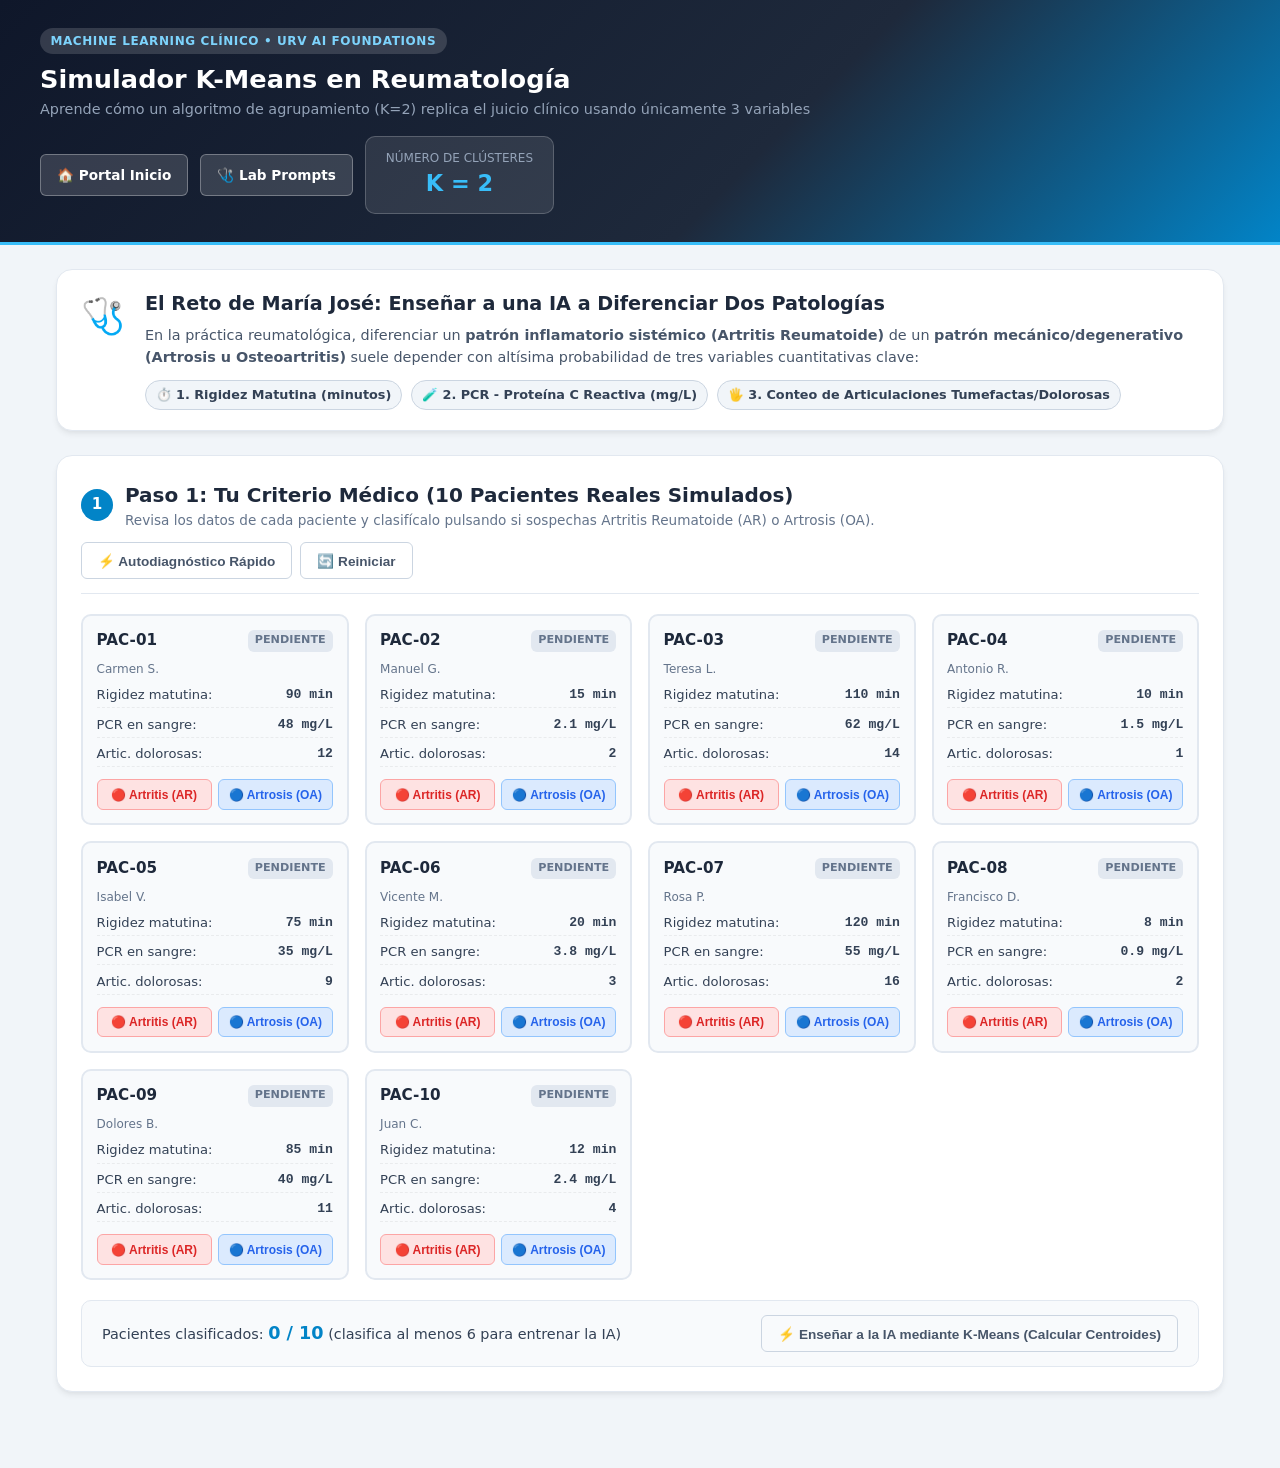
==== aplicativo_kmeans/index.html @ 6767bbdb "Clase de IA Generativa, Prompts y K-Means para Maria Jose" ====
<!DOCTYPE html>
<html lang="es">
<head>
  <meta charset="UTF-8">
  <meta name="viewport" content="width=device-width, initial-scale=1.0">
  <title>K-Means en Reumatología | Artritis vs. Artrosis</title>
  <link rel="stylesheet" href="styles.css">
</head>
<body>

  <!-- Encabezado Principal -->
  <header class="app-header">
    <div class="header-inner">
      <div>
        <div class="badge-tag">Machine Learning Clínico • URV AI Foundations</div>
        <h1>Simulador K-Means en Reumatología</h1>
        <p>Aprende cómo un algoritmo de agrupamiento (K=2) replica el juicio clínico usando únicamente 3 variables</p>
      </div>
      <div style="display: flex; gap: 0.75rem; align-items: center; flex-wrap: wrap;">
        <a href="../index.html" class="btn btn-outline" style="background:rgba(255,255,255,0.15); color:white; border-color:rgba(255,255,255,0.3); text-decoration:none;" title="Volver al Portal Principal">
          🏠 Portal Inicio
        </a>
        <a href="../aplicativo/index.html" class="btn btn-outline" style="background:rgba(255,255,255,0.15); color:white; border-color:rgba(255,255,255,0.3); text-decoration:none;" title="Ir al Laboratorio de Prompts">
          🩺 Lab Prompts
        </a>
        <div class="k-badge">
          <span>Número de Clústeres</span>
          <strong>K = 2</strong>
        </div>
      </div>
    </div>
  </header>

  <main class="main-wrapper">

    <!-- Banner Pedagógico -->
    <section class="intro-banner">
      <div class="intro-icon">🩺</div>
      <div class="intro-text">
        <h2>El Reto de María José: Enseñar a una IA a Diferenciar Dos Patologías</h2>
        <p>
          En la práctica reumatológica, diferenciar un <strong>patrón inflamatorio sistémico (Artritis Reumatoide)</strong> de un <strong>patrón mecánico/degenerativo (Artrosis u Osteoartritis)</strong> suele depender con altísima probabilidad de tres variables cuantitativas clave:
        </p>
        <div class="vars-pill-row">
          <span class="var-pill">⏱️ 1. Rigidez Matutina (minutos)</span>
          <span class="var-pill">🧪 2. PCR - Proteína C Reactiva (mg/L)</span>
          <span class="var-pill">🖐️ 3. Conteo de Articulaciones Tumefactas/Dolorosas</span>
        </div>
      </div>
    </section>

    <!-- ================================================================= -->
    <!-- PASO 1: EL JUICIO CLÍNICO DE MARÍA JOSÉ (10 PACIENTES) -->
    <!-- ================================================================= -->
    <section class="step-card" id="stepClassification">
      <div class="step-header">
        <div class="step-title-area">
          <div class="step-number">1</div>
          <div>
            <h3>Paso 1: Tu Criterio Médico (10 Pacientes Reales Simulados)</h3>
            <p class="step-subtitle">Revisa los datos de cada paciente y clasifícalo pulsando si sospechas Artritis Reumatoide (AR) o Artrosis (OA).</p>
          </div>
        </div>

        <div class="step-controls">
          <button class="btn btn-outline" onclick="autoDiagnoseAll()" title="Completar los 10 con criterio médico estándar">
            ⚡ Autodiagnóstico Rápido
          </button>
          <button class="btn btn-outline" onclick="resetAllDiagnoses()" title="Borrar selecciones">
            🔄 Reiniciar
          </button>
        </div>
      </div>

      <!-- Cuadrícula con los 10 Pacientes -->
      <div class="patients-grid" id="patientsGrid">
        <!-- Generado dinámicamente vía app.js -->
      </div>

      <!-- Barra Inferior de Estado -->
      <div class="classification-status-bar">
        <div class="status-counter">
          Pacientes clasificados: <strong id="classifiedCount">0 / 10</strong> (clasifica al menos 6 para entrenar la IA)
        </div>
        <button class="btn btn-primary" id="btnTrainKMeans" onclick="calculateKMeans(true)" disabled>
          ⚡ Enseñar a la IA mediante K-Means (Calcular Centroides)
        </button>
      </div>
    </section>

    <!-- ================================================================= -->
    <!-- PASO 2: CÁLCULO DE CENTROIDES Y ESPACIO VECTORIAL -->
    <!-- ================================================================= -->
    <section class="step-card" id="stepCentroids" style="display: none;">
      <div class="step-header">
        <div class="step-title-area">
          <div class="step-number">2</div>
          <div>
            <h3>Paso 2: ¿Qué Aprendió la IA? Los Centroides Matemáticos</h3>
            <p class="step-subtitle">La IA promedió tus decisiones en un espacio tridimensional para encontrar el "paciente representativo" (centroide) de cada enfermedad.</p>
          </div>
        </div>
      </div>

      <div class="kmeans-layout">
        <!-- Panel de Centroides -->
        <div class="centroids-panel">
          <div class="centroid-card ar-cluster">
            <h4>🔴 Centroide Artritis Reumatoide (μ₁)</h4>
            <div style="font-size:0.8rem; color:#b91c1c;">Clúster Inflamatorio • <span id="arCount">5 pacientes</span></div>
            <div class="centroid-metrics">
              <div>Rigidez Matutina media: <span class="val" id="arRigidez">--</span></div>
              <div>PCR media: <span class="val" id="arPcr">--</span></div>
              <div>Articulaciones media: <span class="val" id="arArt">--</span></div>
            </div>
          </div>

          <div class="centroid-card oa-cluster">
            <h4>🔵 Centroide Artrosis (μ₂)</h4>
            <div style="font-size:0.8rem; color:#1d4ed8;">Clúster Mecánico/Degenerativo • <span id="oaCount">5 pacientes</span></div>
            <div class="centroid-metrics">
              <div>Rigidez Matutina media: <span class="val" id="oaRigidez">--</span></div>
              <div>PCR media: <span class="val" id="oaPcr">--</span></div>
              <div>Articulaciones media: <span class="val" id="oaArt">--</span></div>
            </div>
          </div>

          <div style="background:#f8fafc; border:1px solid #e2e8f0; border-radius:var(--radius-sm); padding:0.75rem; font-size:0.82rem; color:#475569;">
            💡 <strong>Principio de K-Means:</strong> Cada nuevo paciente será clasificado midiendo a cuál de estos dos centros está más cerca en el espacio de 3 dimensiones normalizado.
          </div>
        </div>

        <!-- Gráfico de Dispersión Interactivo -->
        <div class="canvas-container">
          <div class="canvas-header">
            <h4>Visualizador de Dispersión (Proyección 2D del Espacio 3D)</h4>
            <div class="axis-selector">
              <button class="axis-btn active" data-axis="rigidez_pcr" onclick="setProjection('rigidez_pcr')">Rigidez vs PCR</button>
              <button class="axis-btn" data-axis="rigidez_art" onclick="setProjection('rigidez_art')">Rigidez vs Artic.</button>
              <button class="axis-btn" data-axis="pcr_art" onclick="setProjection('pcr_art')">PCR vs Artic.</button>
            </div>
          </div>

          <canvas id="scatterCanvas"></canvas>

          <div class="canvas-legend">
            <span class="legend-item"><span class="legend-dot ar"></span> Artritis (AR)</span>
            <span class="legend-item"><span class="legend-dot oa"></span> Artrosis (OA)</span>
            <span class="legend-item"><span class="legend-dot new"></span> Paciente Nuevo</span>
          </div>
        </div>
      </div>
    </section>

    <!-- ================================================================= -->
    <!-- PASO 3: ¡LA SORPRESA! PACIENTE NUEVO ALEATORIO -->
    <!-- ================================================================= -->
    <section class="step-card" id="stepSurprise" style="display: none;">
      <div class="step-header">
        <div class="step-title-area">
          <div class="step-number">3</div>
          <div>
            <h3>Paso 3: ¡La Sorpresa! Comprueba cómo la IA Replica tu Juicio</h3>
            <p class="step-subtitle">Introduce un paciente totalmente nuevo con medidas aleatorias y observa cómo la IA diagnostica al instante basándose en lo que le enseñaste.</p>
          </div>
        </div>
      </div>

      <div class="surprise-box">
        <div class="surprise-grid">
          
          <!-- Controles del Paciente Nuevo -->
          <div class="new-patient-input-box">
            <h4 style="margin-bottom:0.75rem; font-size:1rem; color:#1e293b;">Datos del Paciente Inédito:</h4>

            <div class="input-slider-group">
              <label>
                <span>Rigidez Matutina:</span>
                <span class="slider-val" id="valRigidez">80 min</span>
              </label>
              <input type="range" id="sliderRigidez" class="slider-input" min="0" max="150" value="80" step="1">
            </div>

            <div class="input-slider-group">
              <label>
                <span>PCR en Sangre:</span>
                <span class="slider-val" id="valPcr">42.0 mg/L</span>
              </label>
              <input type="range" id="sliderPcr" class="slider-input" min="0" max="80" value="42" step="0.5">
            </div>

            <div class="input-slider-group">
              <label>
                <span>Articulaciones Dolorosas:</span>
                <span class="slider-val" id="valArt">10</span>
              </label>
              <input type="range" id="sliderArt" class="slider-input" min="0" max="20" value="10" step="1">
            </div>

            <div class="new-patient-actions">
              <button class="btn btn-random" onclick="generateRandomPatient()">
                🎲 Generar Paciente Aleatorio
              </button>
              <button class="btn btn-outline" onclick="loadBorderlinePatient()">
                ⚖️ Probar Caso Límite / Dudoso
              </button>
            </div>
          </div>

          <!-- Veredicto de la IA -->
          <div class="ai-verdict-box">
            <div class="verdict-header">
              <span class="verdict-label">Diagnóstico de la IA (Vía K-Means):</span>
            </div>

            <div class="verdict-badge ar" id="aiVerdictBadge">
              🔴 Artritis Reumatoide (98.2%)
            </div>

            <div class="probability-bar-wrapper">
              <div class="prob-labels">
                <span id="probARText" style="color:var(--ar-color);">Artritis Reumatoide: 98.2%</span>
                <span id="probOAText" style="color:var(--oa-color);">Artrosis: 1.8%</span>
              </div>
              <div class="prob-bar-bg">
                <div class="prob-bar-fill-ar" id="probBarFillAR" style="width: 98.2%;"></div>
              </div>
            </div>

            <div class="distance-math-box" id="distMathText">
              <!-- Calculado dinámicamente -->
            </div>

            <div class="surprise-reveal-message">
              🎉 <strong>¡Magia del Aprendizaje Automático para María José!</strong><br>
              Observa que la IA nunca leyó un tratado de medicina: simplemente calculó la distancia en 3D entre este nuevo paciente y los dos centros geométricos que <em>TÚ creaste con tus 10 decisiones</em>. ¡El algoritmo ha replicado fielmente tu criterio clínico!
            </div>
          </div>

        </div>
      </div>

      <div style="display:flex; justify-content:space-between; align-items:center; margin-top:1.25rem;">
        <a href="../aplicativo/index.html" class="btn btn-outline">
          ⬅️ Volver al Laboratorio de Prompts Clínicos
        </a>
        <span style="font-size:0.85rem; color:#64748b;">
          Diseñado para la sesión de María José • URV AI Foundations
        </span>
      </div>
    </section>

  </main>

  <div id="toastNotification" class="toast">Notificación</div>

  <script src="app.js"></script>
</body>
</html>
---- aplicativo_kmeans/styles.css ----
/* ==========================================================================
   Simulador K-Means en Reumatología | URV AI Foundations
   Estilos CSS Clínicos, Modernos y Visuales
   ========================================================================== */

:root {
  --primary: #0284c7;
  --primary-dark: #0369a1;
  --ar-color: #dc2626;        /* Rojo Artritis Reumatoide (Inflamatorio) */
  --ar-bg: #fef2f2;
  --ar-border: #fca5a5;
  --oa-color: #2563eb;        /* Azul Artrosis (Mecánico/Degenerativo) */
  --oa-bg: #eff6ff;
  --oa-border: #93c5fd;
  --bg-page: #f1f5f9;
  --card-bg: #ffffff;
  --text-main: #0f172a;
  --text-muted: #64748b;
  --border-color: #e2e8f0;
  --radius-sm: 6px;
  --radius-md: 10px;
  --radius-lg: 16px;
  --shadow: 0 4px 6px -1px rgba(0,0,0,0.07), 0 2px 4px -2px rgba(0,0,0,0.04);
  --shadow-lg: 0 10px 15px -3px rgba(0,0,0,0.1), 0 4px 6px -4px rgba(0,0,0,0.05);
  --font-sans: system-ui, -apple-system, BlinkMacSystemFont, "Segoe UI", Roboto, Arial, sans-serif;
  --font-mono: ui-monospace, Menlo, Monaco, Consolas, monospace;
}

* {
  box-sizing: border-box;
  margin: 0;
  padding: 0;
}

body {
  font-family: var(--font-sans);
  background-color: var(--bg-page);
  color: var(--text-main);
  line-height: 1.5;
  padding-bottom: 3rem;
}

/* Header */
.app-header {
  background: linear-gradient(135deg, #0f172a 0%, #1e293b 60%, #0284c7 100%);
  color: #ffffff;
  padding: 1.75rem 1.5rem;
  border-bottom: 3px solid #38bdf8;
}

.header-inner {
  max-width: 1200px;
  margin: 0 auto;
  display: flex;
  justify-content: space-between;
  align-items: center;
  flex-wrap: wrap;
  gap: 1rem;
}

.badge-tag {
  display: inline-block;
  background: rgba(255, 255, 255, 0.15);
  color: #7dd3fc;
  font-size: 0.75rem;
  font-weight: 700;
  text-transform: uppercase;
  letter-spacing: 0.05em;
  padding: 0.25rem 0.65rem;
  border-radius: 9999px;
  margin-bottom: 0.4rem;
}

.app-header h1 {
  font-size: 1.6rem;
  font-weight: 800;
}

.app-header p {
  color: #94a3b8;
  font-size: 0.9rem;
}

.k-badge {
  background: rgba(255, 255, 255, 0.1);
  border: 1px solid rgba(255, 255, 255, 0.2);
  border-radius: var(--radius-md);
  padding: 0.75rem 1.25rem;
  text-align: center;
}

.k-badge span {
  display: block;
  font-size: 0.75rem;
  color: #94a3b8;
  text-transform: uppercase;
}

.k-badge strong {
  font-size: 1.4rem;
  color: #38bdf8;
}

/* Contenedor Principal */
.main-wrapper {
  max-width: 1200px;
  margin: 1.5rem auto;
  padding: 0 1rem;
}

/* Banner de Introducción */
.intro-banner {
  background: #ffffff;
  border-radius: var(--radius-lg);
  padding: 1.25rem 1.5rem;
  border: 1px solid var(--border-color);
  box-shadow: var(--shadow);
  margin-bottom: 1.5rem;
  display: flex;
  gap: 1.25rem;
  align-items: flex-start;
}

.intro-icon {
  font-size: 2.2rem;
  flex-shrink: 0;
}

.intro-text h2 {
  font-size: 1.2rem;
  color: #1e293b;
  margin-bottom: 0.4rem;
}

.intro-text p {
  font-size: 0.9rem;
  color: #475569;
}

.vars-pill-row {
  display: flex;
  gap: 0.6rem;
  margin-top: 0.75rem;
  flex-wrap: wrap;
}

.var-pill {
  background: #f1f5f9;
  border: 1px solid #cbd5e1;
  padding: 0.25rem 0.6rem;
  border-radius: 9999px;
  font-size: 0.8rem;
  font-weight: 600;
  color: #334155;
}

/* Secciones de Pasos */
.step-card {
  background: var(--card-bg);
  border-radius: var(--radius-lg);
  border: 1px solid var(--border-color);
  box-shadow: var(--shadow);
  padding: 1.5rem;
  margin-bottom: 1.75rem;
}

.step-header {
  display: flex;
  justify-content: space-between;
  align-items: center;
  flex-wrap: wrap;
  gap: 0.75rem;
  margin-bottom: 1.25rem;
  border-bottom: 1px solid var(--border-color);
  padding-bottom: 0.85rem;
}

.step-title-area {
  display: flex;
  align-items: center;
  gap: 0.75rem;
}

.step-number {
  background: var(--primary);
  color: white;
  width: 32px;
  height: 32px;
  border-radius: 50%;
  display: flex;
  align-items: center;
  justify-content: center;
  font-weight: 800;
  font-size: 0.95rem;
  flex-shrink: 0;
}

.step-title-area h3 {
  font-size: 1.25rem;
  color: #1e293b;
}

.step-subtitle {
  font-size: 0.85rem;
  color: var(--text-muted);
}

/* Controles de Acción en Encabezado */
.step-controls {
  display: flex;
  gap: 0.5rem;
  align-items: center;
}

/* Grilla de 10 Pacientes */
.patients-grid {
  display: grid;
  grid-template-columns: repeat(auto-fill, minmax(220px, 1fr));
  gap: 1rem;
  margin-bottom: 1.25rem;
}

.patient-card {
  background: #f8fafc;
  border: 2px solid #e2e8f0;
  border-radius: var(--radius-md);
  padding: 0.85rem;
  transition: all 0.2s ease;
  display: flex;
  flex-direction: column;
  justify-content: space-between;
}

.patient-card:hover {
  transform: translateY(-2px);
  box-shadow: var(--shadow);
}

.patient-card.classified-ar {
  border-color: var(--ar-border);
  background: var(--ar-bg);
}

.patient-card.classified-oa {
  border-color: var(--oa-border);
  background: var(--oa-bg);
}

.p-top {
  display: flex;
  justify-content: space-between;
  align-items: center;
  margin-bottom: 0.5rem;
}

.p-id {
  font-weight: 800;
  font-size: 0.95rem;
  color: #1e293b;
}

.p-badge {
  font-size: 0.7rem;
  font-weight: 700;
  padding: 0.15rem 0.45rem;
  border-radius: var(--radius-sm);
  text-transform: uppercase;
}

.badge-unassigned {
  background: #e2e8f0;
  color: #64748b;
}

.badge-ar {
  background: #fee2e2;
  color: var(--ar-color);
}

.badge-oa {
  background: #dbeafe;
  color: var(--oa-color);
}

.p-metrics {
  font-size: 0.82rem;
  color: #334155;
  margin-bottom: 0.75rem;
  display: flex;
  flex-direction: column;
  gap: 0.25rem;
}

.metric-row {
  display: flex;
  justify-content: space-between;
  padding: 0.15rem 0;
  border-bottom: 1px dashed rgba(0,0,0,0.06);
}

.metric-val {
  font-family: var(--font-mono);
  font-weight: 700;
}

.p-buttons {
  display: grid;
  grid-template-columns: 1fr 1fr;
  gap: 0.4rem;
}

.btn-diagnose {
  padding: 0.45rem 0.25rem;
  border: 1px solid transparent;
  border-radius: var(--radius-sm);
  font-size: 0.75rem;
  font-weight: 700;
  cursor: pointer;
  transition: all 0.15s;
  text-align: center;
}

.btn-diagnose.ar-btn {
  background: #fee2e2;
  color: var(--ar-color);
  border-color: #fca5a5;
}

.btn-diagnose.ar-btn:hover, .btn-diagnose.ar-btn.active {
  background: var(--ar-color);
  color: white;
  border-color: var(--ar-color);
}

.btn-diagnose.oa-btn {
  background: #dbeafe;
  color: var(--oa-color);
  border-color: #93c5fd;
}

.btn-diagnose.oa-btn:hover, .btn-diagnose.oa-btn.active {
  background: var(--oa-color);
  color: white;
  border-color: var(--oa-color);
}

/* Barra de Estado de Clasificación */
.classification-status-bar {
  background: #f8fafc;
  border: 1px solid var(--border-color);
  border-radius: var(--radius-md);
  padding: 0.85rem 1.25rem;
  display: flex;
  justify-content: space-between;
  align-items: center;
  flex-wrap: wrap;
  gap: 1rem;
}

.status-counter {
  font-size: 0.9rem;
  color: #334155;
}

.status-counter strong {
  color: var(--primary);
  font-size: 1.1rem;
}

/* Paso 2: Centroides y Gráfico */
.kmeans-layout {
  display: grid;
  grid-template-columns: 1fr 1.3fr;
  gap: 1.5rem;
}

@media (max-width: 900px) {
  .kmeans-layout {
    grid-template-columns: 1fr;
  }
}

.centroids-panel {
  display: flex;
  flex-direction: column;
  gap: 1rem;
}

.centroid-card {
  border-radius: var(--radius-md);
  padding: 1rem;
  border: 1px solid;
}

.centroid-card.ar-cluster {
  background: var(--ar-bg);
  border-color: var(--ar-border);
}

.centroid-card.oa-cluster {
  background: var(--oa-bg);
  border-color: var(--oa-border);
}

.centroid-card h4 {
  font-size: 1rem;
  margin-bottom: 0.4rem;
  display: flex;
  align-items: center;
  gap: 0.4rem;
}

.centroid-metrics {
  font-size: 0.85rem;
  display: flex;
  flex-direction: column;
  gap: 0.35rem;
  margin-top: 0.5rem;
}

.centroid-metrics .val {
  font-family: var(--font-mono);
  font-weight: 700;
  float: right;
}

.canvas-container {
  background: #0f172a;
  border-radius: var(--radius-md);
  padding: 1rem;
  display: flex;
  flex-direction: column;
  align-items: center;
  color: white;
}

.canvas-header {
  width: 100%;
  display: flex;
  justify-content: space-between;
  align-items: center;
  margin-bottom: 0.75rem;
  flex-wrap: wrap;
  gap: 0.5rem;
}

.canvas-header h4 {
  font-size: 0.9rem;
  color: #94a3b8;
}

.axis-selector {
  display: flex;
  gap: 0.3rem;
}

.axis-btn {
  background: rgba(255, 255, 255, 0.1);
  border: 1px solid rgba(255, 255, 255, 0.2);
  color: #e2e8f0;
  font-size: 0.75rem;
  padding: 0.25rem 0.55rem;
  border-radius: var(--radius-sm);
  cursor: pointer;
}

.axis-btn.active {
  background: var(--primary);
  border-color: var(--primary);
  color: white;
}

#scatterCanvas {
  background: #1e293b;
  border-radius: var(--radius-sm);
  box-shadow: inset 0 2px 4px rgba(0,0,0,0.3);
  max-width: 100%;
}

.canvas-legend {
  display: flex;
  gap: 1.25rem;
  font-size: 0.8rem;
  margin-top: 0.75rem;
}

.legend-item {
  display: flex;
  align-items: center;
  gap: 0.4rem;
}

.legend-dot {
  width: 12px;
  height: 12px;
  border-radius: 50%;
  display: inline-block;
}

.legend-dot.ar { background: var(--ar-color); }
.legend-dot.oa { background: var(--oa-color); }
.legend-dot.new { background: #eab308; box-shadow: 0 0 6px #eab308; }

/* Paso 3: Paciente Nuevo y La Sorpresa */
.surprise-box {
  background: linear-gradient(135deg, #fefce8 0%, #ffffff 100%);
  border: 2px dashed #f59e0b;
  border-radius: var(--radius-lg);
  padding: 1.5rem;
  margin-bottom: 1rem;
}

.surprise-grid {
  display: grid;
  grid-template-columns: 1.1fr 1.3fr;
  gap: 1.5rem;
  align-items: center;
}

@media (max-width: 850px) {
  .surprise-grid {
    grid-template-columns: 1fr;
  }
}

.new-patient-input-box {
  background: #ffffff;
  border: 1px solid #e2e8f0;
  border-radius: var(--radius-md);
  padding: 1.25rem;
  box-shadow: var(--shadow);
}

.input-slider-group {
  margin-bottom: 1rem;
}

.input-slider-group label {
  display: flex;
  justify-content: space-between;
  font-size: 0.85rem;
  font-weight: 600;
  color: #334155;
  margin-bottom: 0.25rem;
}

.slider-val {
  font-family: var(--font-mono);
  color: var(--primary-dark);
  font-weight: 700;
}

.slider-input {
  width: 100%;
  accent-color: var(--primary);
  cursor: pointer;
}

.new-patient-actions {
  display: flex;
  gap: 0.5rem;
  margin-top: 1rem;
}

/* Tarjeta del Resultado de la IA */
.ai-verdict-box {
  background: #ffffff;
  border-radius: var(--radius-md);
  padding: 1.25rem;
  border: 1px solid #e2e8f0;
  box-shadow: var(--shadow);
  display: flex;
  flex-direction: column;
  gap: 0.75rem;
}

.verdict-header {
  display: flex;
  justify-content: space-between;
  align-items: center;
}

.verdict-label {
  font-size: 0.75rem;
  font-weight: 700;
  color: #64748b;
  text-transform: uppercase;
}

.verdict-badge {
  font-size: 1.1rem;
  font-weight: 800;
  padding: 0.4rem 0.85rem;
  border-radius: var(--radius-sm);
  display: inline-block;
  text-align: center;
}

.verdict-badge.ar {
  background: var(--ar-bg);
  color: var(--ar-color);
  border: 1px solid var(--ar-border);
}

.verdict-badge.oa {
  background: var(--oa-bg);
  color: var(--oa-color);
  border: 1px solid var(--oa-border);
}

.probability-bar-wrapper {
  margin: 0.5rem 0;
}

.prob-labels {
  display: flex;
  justify-content: space-between;
  font-size: 0.8rem;
  font-weight: 600;
  margin-bottom: 0.25rem;
}

.prob-bar-bg {
  height: 12px;
  background: var(--oa-color);
  border-radius: 9999px;
  overflow: hidden;
}

.prob-bar-fill-ar {
  height: 100%;
  background: var(--ar-color);
  width: 50%;
  transition: width 0.4s ease;
}

.distance-math-box {
  background: #f8fafc;
  border: 1px solid #e2e8f0;
  border-radius: var(--radius-sm);
  padding: 0.65rem;
  font-size: 0.8rem;
  color: #475569;
}

.surprise-reveal-message {
  background: #f0fdf4;
  border-left: 4px solid #16a34a;
  padding: 0.85rem;
  border-radius: var(--radius-sm);
  font-size: 0.86rem;
  color: #14532d;
  line-height: 1.45;
}

/* Botones Generales */
.btn {
  display: inline-flex;
  align-items: center;
  justify-content: center;
  gap: 0.4rem;
  padding: 0.6rem 1rem;
  border-radius: var(--radius-sm);
  font-weight: 600;
  font-size: 0.85rem;
  border: 1px solid transparent;
  cursor: pointer;
  transition: all 0.2s;
}

.btn-primary {
  background: var(--primary);
  color: white;
}

.btn-primary:hover {
  background: var(--primary-dark);
}

.btn-success {
  background: #16a34a;
  color: white;
}

.btn-success:hover {
  background: #15803d;
}

.btn-outline {
  background: transparent;
  border-color: #cbd5e1;
  color: #475569;
}

.btn-outline:hover {
  background: #f1f5f9;
  color: #0f172a;
}

.btn-random {
  background: #d97706;
  color: white;
}

.btn-random:hover {
  background: #b45309;
}

/* Toast */
.toast {
  position: fixed;
  bottom: 24px;
  right: 24px;
  background: #0f172a;
  color: white;
  padding: 0.75rem 1.25rem;
  border-radius: var(--radius-md);
  font-size: 0.85rem;
  box-shadow: var(--shadow-lg);
  opacity: 0;
  transform: translateY(15px);
  transition: all 0.25s ease;
  z-index: 1000;
  pointer-events: none;
}

.toast.show {
  opacity: 1;
  transform: translateY(0);
}
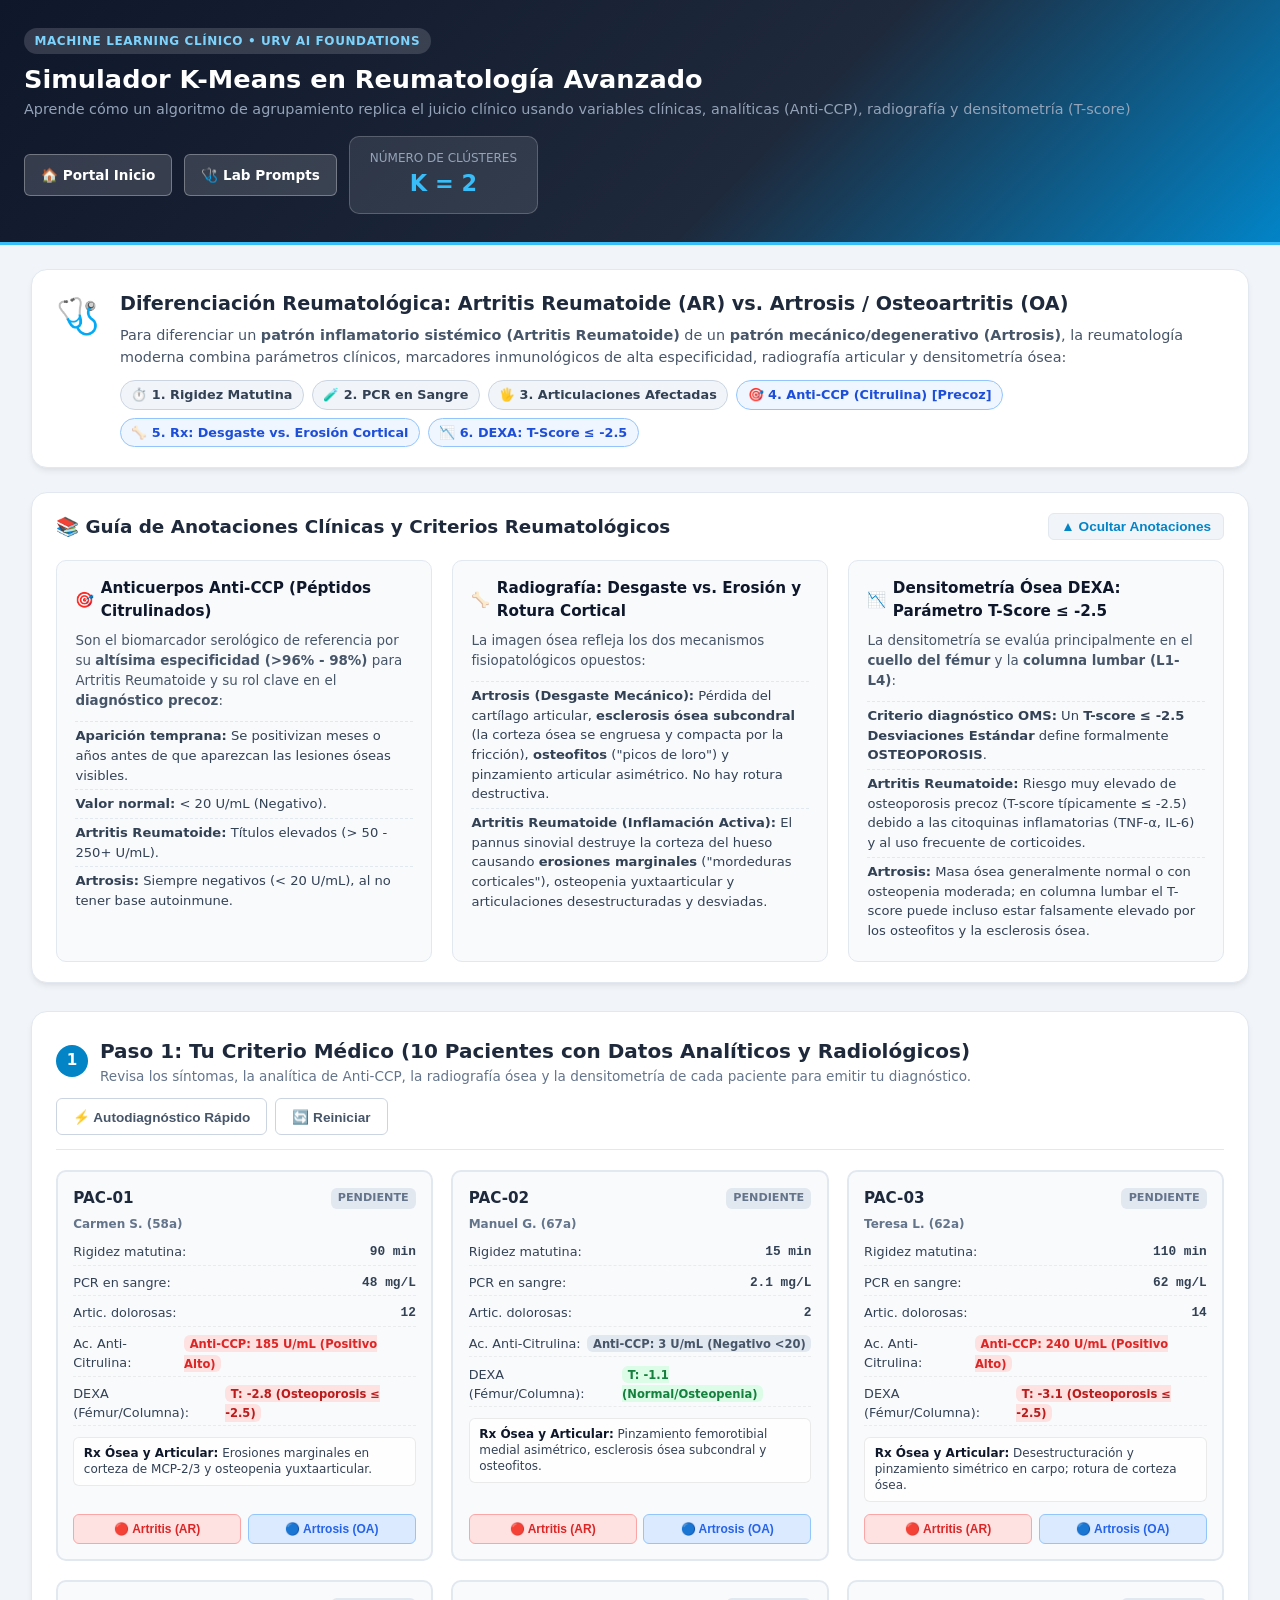
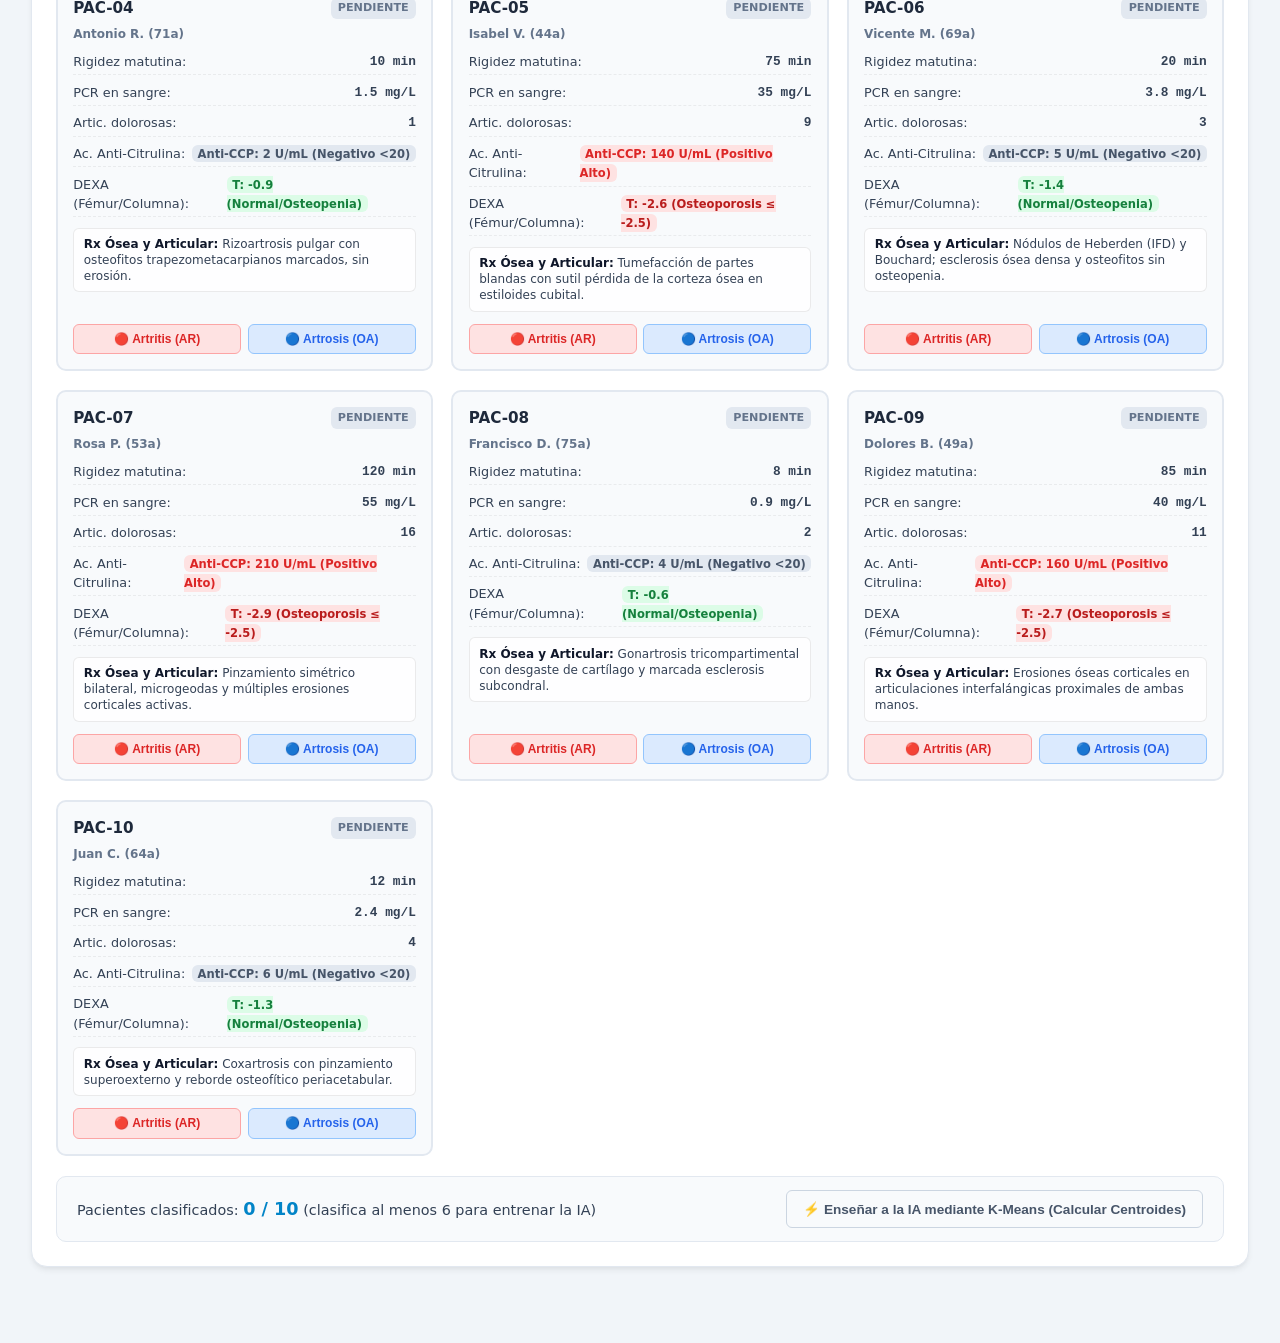
==== commit 69f7e31c: "Agregar parametros clinicos: Anti-CCP, radiografia osea y densitometria DEXA T-score" ====
--- a/aplicativo_kmeans/index.html
+++ b/aplicativo_kmeans/index.html
@@ -13,8 +13,8 @@
     <div class="header-inner">
       <div>
         <div class="badge-tag">Machine Learning Clínico • URV AI Foundations</div>
-        <h1>Simulador K-Means en Reumatología</h1>
-        <p>Aprende cómo un algoritmo de agrupamiento (K=2) replica el juicio clínico usando únicamente 3 variables</p>
+        <h1>Simulador K-Means en Reumatología Avanzado</h1>
+        <p>Aprende cómo un algoritmo de agrupamiento replica el juicio clínico usando variables clínicas, analíticas (Anti-CCP), radiografía y densitometría (T-score)</p>
       </div>
       <div style="display: flex; gap: 0.75rem; align-items: center; flex-wrap: wrap;">
         <a href="../index.html" class="btn btn-outline" style="background:rgba(255,255,255,0.15); color:white; border-color:rgba(255,255,255,0.3); text-decoration:none;" title="Volver al Portal Principal">
@@ -33,18 +33,81 @@
 
   <main class="main-wrapper">
 
-    <!-- Banner Pedagógico -->
+    <!-- Banner Pedagógico de Introducción -->
     <section class="intro-banner">
       <div class="intro-icon">🩺</div>
       <div class="intro-text">
-        <h2>El Reto de María José: Enseñar a una IA a Diferenciar Dos Patologías</h2>
+        <h2>Diferenciación Reumatológica: Artritis Reumatoide (AR) vs. Artrosis / Osteoartritis (OA)</h2>
         <p>
-          En la práctica reumatológica, diferenciar un <strong>patrón inflamatorio sistémico (Artritis Reumatoide)</strong> de un <strong>patrón mecánico/degenerativo (Artrosis u Osteoartritis)</strong> suele depender con altísima probabilidad de tres variables cuantitativas clave:
+          Para diferenciar un <strong>patrón inflamatorio sistémico (Artritis Reumatoide)</strong> de un <strong>patrón mecánico/degenerativo (Artrosis)</strong>, la reumatología moderna combina parámetros clínicos, marcadores inmunológicos de alta especificidad, radiografía articular y densitometría ósea:
         </p>
         <div class="vars-pill-row">
-          <span class="var-pill">⏱️ 1. Rigidez Matutina (minutos)</span>
-          <span class="var-pill">🧪 2. PCR - Proteína C Reactiva (mg/L)</span>
-          <span class="var-pill">🖐️ 3. Conteo de Articulaciones Tumefactas/Dolorosas</span>
+          <span class="var-pill">⏱️ 1. Rigidez Matutina</span>
+          <span class="var-pill">🧪 2. PCR en Sangre</span>
+          <span class="var-pill">🖐️ 3. Articulaciones Afectadas</span>
+          <span class="var-pill highlight-pill">🎯 4. Anti-CCP (Citrulina) [Precoz]</span>
+          <span class="var-pill highlight-pill">🦴 5. Rx: Desgaste vs. Erosión Cortical</span>
+          <span class="var-pill highlight-pill">📉 6. DEXA: T-Score ≤ -2.5</span>
+        </div>
+      </div>
+    </section>
+
+    <!-- ================================================================= -->
+    <!-- PANEL DE ANOTACIONES CLÍNICAS Y CRITERIOS MÉDICOS CLAVE -->
+    <!-- ================================================================= -->
+    <section class="clinical-reference-panel">
+      <div class="reference-header" onclick="toggleClinicalNotes()">
+        <h3>📚 Guía de Anotaciones Clínicas y Criterios Reumatológicos</h3>
+        <button class="reference-toggle-btn" id="btnToggleNotes">▲ Ocultar Anotaciones</button>
+      </div>
+
+      <div class="ref-grid" id="clinicalNotesGrid">
+        <!-- Tarjeta 1: Anti-CCP -->
+        <div class="ref-card">
+          <h4>
+            <span>🎯</span>
+            <strong>Anticuerpos Anti-CCP (Péptidos Citrulinados)</strong>
+          </h4>
+          <p>
+            Son el biomarcador serológico de referencia por su <strong>altísima especificidad (>96% - 98%)</strong> para Artritis Reumatoide y su rol clave en el <strong>diagnóstico precoz</strong>:
+          </p>
+          <ul class="ref-bullets">
+            <li><strong>Aparición temprana:</strong> Se positivizan meses o años antes de que aparezcan las lesiones óseas visibles.</li>
+            <li><strong>Valor normal:</strong> &lt; 20 U/mL (Negativo).</li>
+            <li><strong>Artritis Reumatoide:</strong> Títulos elevados (&gt; 50 - 250+ U/mL).</li>
+            <li><strong>Artrosis:</strong> Siempre negativos (&lt; 20 U/mL), al no tener base autoinmune.</li>
+          </ul>
+        </div>
+
+        <!-- Tarjeta 2: Radiografía Ósea y Corteza -->
+        <div class="ref-card">
+          <h4>
+            <span>🦴</span>
+            <strong>Radiografía: Desgaste vs. Erosión y Rotura Cortical</strong>
+          </h4>
+          <p>
+            La imagen ósea refleja los dos mecanismos fisiopatológicos opuestos:
+          </p>
+          <ul class="ref-bullets">
+            <li><strong>Artrosis (Desgaste Mecánico):</strong> Pérdida del cartílago articular, <strong>esclerosis ósea subcondral</strong> (la corteza ósea se engruesa y compacta por la fricción), <strong>osteofitos</strong> ("picos de loro") y pinzamiento articular asimétrico. No hay rotura destructiva.</li>
+            <li><strong>Artritis Reumatoide (Inflamación Activa):</strong> El pannus sinovial destruye la corteza del hueso causando <strong>erosiones marginales</strong> ("mordeduras corticales"), osteopenia yuxtaarticular y articulaciones desestructuradas y desviadas.</li>
+          </ul>
+        </div>
+
+        <!-- Tarjeta 3: Densitometría Ósea (DEXA) y Parámetro -2.5 -->
+        <div class="ref-card">
+          <h4>
+            <span>📉</span>
+            <strong>Densitometría Ósea DEXA: Parámetro T-Score ≤ -2.5</strong>
+          </h4>
+          <p>
+            La densitometría se evalúa principalmente en el <strong>cuello del fémur</strong> y la <strong>columna lumbar (L1-L4)</strong>:
+          </p>
+          <ul class="ref-bullets">
+            <li><strong>Criterio diagnóstico OMS:</strong> Un <strong>T-score ≤ -2.5 Desviaciones Estándar</strong> define formalmente <strong>OSTEOPOROSIS</strong>.</li>
+            <li><strong>Artritis Reumatoide:</strong> Riesgo muy elevado de osteoporosis precoz (T-score típicamente ≤ -2.5) debido a las citoquinas inflamatorias (TNF-α, IL-6) y al uso frecuente de corticoides.</li>
+            <li><strong>Artrosis:</strong> Masa ósea generalmente normal o con osteopenia moderada; en columna lumbar el T-score puede incluso estar falsamente elevado por los osteofitos y la esclerosis ósea.</li>
+          </ul>
         </div>
       </div>
     </section>
@@ -57,8 +120,8 @@
         <div class="step-title-area">
           <div class="step-number">1</div>
           <div>
-            <h3>Paso 1: Tu Criterio Médico (10 Pacientes Reales Simulados)</h3>
-            <p class="step-subtitle">Revisa los datos de cada paciente y clasifícalo pulsando si sospechas Artritis Reumatoide (AR) o Artrosis (OA).</p>
+            <h3>Paso 1: Tu Criterio Médico (10 Pacientes con Datos Analíticos y Radiológicos)</h3>
+            <p class="step-subtitle">Revisa los síntomas, la analítica de Anti-CCP, la radiografía ósea y la densitometría de cada paciente para emitir tu diagnóstico.</p>
           </div>
         </div>
 
@@ -97,7 +160,7 @@
           <div class="step-number">2</div>
           <div>
             <h3>Paso 2: ¿Qué Aprendió la IA? Los Centroides Matemáticos</h3>
-            <p class="step-subtitle">La IA promedió tus decisiones en un espacio tridimensional para encontrar el "paciente representativo" (centroide) de cada enfermedad.</p>
+            <p class="step-subtitle">La IA promedió tus decisiones para definir los dos perfiles centroides con todas sus variables analíticas y óseas.</p>
           </div>
         </div>
       </div>
@@ -107,37 +170,49 @@
         <div class="centroids-panel">
           <div class="centroid-card ar-cluster">
             <h4>🔴 Centroide Artritis Reumatoide (μ₁)</h4>
-            <div style="font-size:0.8rem; color:#b91c1c;">Clúster Inflamatorio • <span id="arCount">5 pacientes</span></div>
+            <div style="font-size:0.8rem; color:#b91c1c; font-weight:700;">Clúster Inflamatorio • <span id="arCount">5 pacientes</span></div>
             <div class="centroid-metrics">
               <div>Rigidez Matutina media: <span class="val" id="arRigidez">--</span></div>
-              <div>PCR media: <span class="val" id="arPcr">--</span></div>
+              <div>PCR en sangre media: <span class="val" id="arPcr">--</span></div>
               <div>Articulaciones media: <span class="val" id="arArt">--</span></div>
+              <div>Anti-CCP Citrulina media: <span class="val" id="arAnticcp" style="color:#b91c1c;">--</span></div>
+              <div>DEXA T-score medio: <span class="val" id="arTscore" style="color:#b91c1c;">--</span></div>
+            </div>
+            <div style="font-size:0.75rem; color:#7f1d1d; margin-top:0.4rem; padding-top:0.4rem; border-top:1px dashed #fca5a5;">
+              <strong>Patrón radiológico asociado:</strong> Erosión cortical marginal activa, osteopenia periarticular y desestructuración articular.
             </div>
           </div>
 
           <div class="centroid-card oa-cluster">
-            <h4>🔵 Centroide Artrosis (μ₂)</h4>
-            <div style="font-size:0.8rem; color:#1d4ed8;">Clúster Mecánico/Degenerativo • <span id="oaCount">5 pacientes</span></div>
+            <h4>🔵 Centroide Artrosis / Osteoartritis (μ₂)</h4>
+            <div style="font-size:0.8rem; color:#1d4ed8; font-weight:700;">Clúster Mecánico/Degenerativo • <span id="oaCount">5 pacientes</span></div>
             <div class="centroid-metrics">
               <div>Rigidez Matutina media: <span class="val" id="oaRigidez">--</span></div>
-              <div>PCR media: <span class="val" id="oaPcr">--</span></div>
+              <div>PCR en sangre media: <span class="val" id="oaPcr">--</span></div>
               <div>Articulaciones media: <span class="val" id="oaArt">--</span></div>
+              <div>Anti-CCP Citrulina media: <span class="val" id="oaAnticcp" style="color:#1d4ed8;">--</span></div>
+              <div>DEXA T-score medio: <span class="val" id="oaTscore" style="color:#1d4ed8;">--</span></div>
+            </div>
+            <div style="font-size:0.75rem; color:#1e3a8a; margin-top:0.4rem; padding-top:0.4rem; border-top:1px dashed #93c5fd;">
+              <strong>Patrón radiológico asociado:</strong> Desgaste de cartílago, esclerosis cortical subcondral densa y osteofitos sin osteopenia.
             </div>
           </div>
 
           <div style="background:#f8fafc; border:1px solid #e2e8f0; border-radius:var(--radius-sm); padding:0.75rem; font-size:0.82rem; color:#475569;">
-            💡 <strong>Principio de K-Means:</strong> Cada nuevo paciente será clasificado midiendo a cuál de estos dos centros está más cerca en el espacio de 3 dimensiones normalizado.
+            💡 <strong>Principio K-Means:</strong> El algoritmo ubica cada centroide en el centro geométrico de los pacientes diagnosticados por María José, midiendo la distancia vectorial a ambos polos.
           </div>
         </div>
 
         <!-- Gráfico de Dispersión Interactivo -->
         <div class="canvas-container">
           <div class="canvas-header">
-            <h4>Visualizador de Dispersión (Proyección 2D del Espacio 3D)</h4>
+            <h4>Proyecciones 2D del Espacio Clínico</h4>
             <div class="axis-selector">
-              <button class="axis-btn active" data-axis="rigidez_pcr" onclick="setProjection('rigidez_pcr')">Rigidez vs PCR</button>
+              <button class="axis-btn active" data-axis="anticcp_pcr" onclick="setProjection('anticcp_pcr')">Anti-CCP vs PCR</button>
+              <button class="axis-btn" data-axis="rigidez_pcr" onclick="setProjection('rigidez_pcr')">Rigidez vs PCR</button>
+              <button class="axis-btn" data-axis="rigidez_anticcp" onclick="setProjection('rigidez_anticcp')">Rigidez vs Anti-CCP</button>
+              <button class="axis-btn" data-axis="tscore_pcr" onclick="setProjection('tscore_pcr')">T-Score vs PCR</button>
               <button class="axis-btn" data-axis="rigidez_art" onclick="setProjection('rigidez_art')">Rigidez vs Artic.</button>
-              <button class="axis-btn" data-axis="pcr_art" onclick="setProjection('pcr_art')">PCR vs Artic.</button>
             </div>
           </div>
 
@@ -153,15 +228,15 @@
     </section>
 
     <!-- ================================================================= -->
-    <!-- PASO 3: ¡LA SORPRESA! PACIENTE NUEVO ALEATORIO -->
+    <!-- PASO 3: ¡LA SORPRESA! PACIENTE NUEVO CON PARÁMETROS COMPLETOS -->
     <!-- ================================================================= -->
     <section class="step-card" id="stepSurprise" style="display: none;">
       <div class="step-header">
         <div class="step-title-area">
           <div class="step-number">3</div>
           <div>
-            <h3>Paso 3: ¡La Sorpresa! Comprueba cómo la IA Replica tu Juicio</h3>
-            <p class="step-subtitle">Introduce un paciente totalmente nuevo con medidas aleatorias y observa cómo la IA diagnostica al instante basándose en lo que le enseñaste.</p>
+            <h3>Paso 3: ¡La Sorpresa! Pon a Prueba a la IA con un Paciente Nuevo</h3>
+            <p class="step-subtitle">Introduce o genera medidas aleatorias (incluyendo Anti-CCP, Radiografía y Densitometría) y observa cómo la IA replica tu juicio clínico.</p>
           </div>
         </div>
       </div>
@@ -171,14 +246,14 @@
           
           <!-- Controles del Paciente Nuevo -->
           <div class="new-patient-input-box">
-            <h4 style="margin-bottom:0.75rem; font-size:1rem; color:#1e293b;">Datos del Paciente Inédito:</h4>
+            <h4 style="margin-bottom:0.75rem; font-size:1rem; color:#1e293b;">Parámetros del Paciente Inédito:</h4>
 
             <div class="input-slider-group">
               <label>
                 <span>Rigidez Matutina:</span>
-                <span class="slider-val" id="valRigidez">80 min</span>
-              </label>
-              <input type="range" id="sliderRigidez" class="slider-input" min="0" max="150" value="80" step="1">
+                <span class="slider-val" id="valRigidez">85 min</span>
+              </label>
+              <input type="range" id="sliderRigidez" class="slider-input" min="0" max="150" value="85" step="1">
             </div>
 
             <div class="input-slider-group">
@@ -195,6 +270,37 @@
                 <span class="slider-val" id="valArt">10</span>
               </label>
               <input type="range" id="sliderArt" class="slider-input" min="0" max="20" value="10" step="1">
+            </div>
+
+            <!-- Nuevo parámetro: Anti-CCP -->
+            <div class="input-slider-group" style="background:#fff7ed; border:1px solid #ffedd5; padding:0.5rem; border-radius:var(--radius-sm);">
+              <label>
+                <span style="color:#c2410c;">🎯 Ac. Anti-CCP (Citrulina):</span>
+                <span class="slider-val" id="valAnticcp">170 U/mL (Positivo)</span>
+              </label>
+              <input type="range" id="sliderAnticcp" class="slider-input" min="0" max="300" value="170" step="1" style="accent-color:#ea580c;">
+              <div style="font-size:0.7rem; color:#9a3412;">Corte clínico de positividad: ≥ 20 U/mL (específico de AR)</div>
+            </div>
+
+            <!-- Nuevo parámetro: DEXA T-Score -->
+            <div class="input-slider-group" style="background:#f0fdf4; border:1px solid #dcfce7; padding:0.5rem; border-radius:var(--radius-sm); margin-top:0.5rem;">
+              <label>
+                <span style="color:#15803d;">📉 DEXA T-Score (Fémur/Columna):</span>
+                <span class="slider-val" id="valTscore">-2.7 DS (Osteoporosis ≤ -2.5)</span>
+              </label>
+              <input type="range" id="sliderTscore" class="slider-input" min="-4.0" max="1.0" value="-2.7" step="0.1" style="accent-color:#16a34a;">
+              <div style="font-size:0.7rem; color:#166534;">Umbral OMS: T-score ≤ -2.5 DS marca Osteoporosis</div>
+            </div>
+
+            <!-- Nuevo parámetro: Radiografía -->
+            <div class="input-slider-group" style="margin-top:0.6rem;">
+              <label>
+                <span>🦴 Hallazgo Radiográfico:</span>
+              </label>
+              <select id="selectRxFinding" style="width:100%; padding:0.45rem; border-radius:var(--radius-sm); border:1px solid var(--border-color); font-size:0.8rem;">
+                <option value="ar">Erosiones óseas corticales + osteopenia yuxtaarticular (Patrón AR)</option>
+                <option value="oa">Desgaste de cartílago + esclerosis subcondral + osteofitos (Patrón Artrosis)</option>
+              </select>
             </div>
 
             <div class="new-patient-actions">
@@ -210,7 +316,7 @@
           <!-- Veredicto de la IA -->
           <div class="ai-verdict-box">
             <div class="verdict-header">
-              <span class="verdict-label">Diagnóstico de la IA (Vía K-Means):</span>
+              <span class="verdict-label">Diagnóstico de la IA (Vía K-Means Multidimensional):</span>
             </div>
 
             <div class="verdict-badge ar" id="aiVerdictBadge">
@@ -228,19 +334,19 @@
             </div>
 
             <div class="distance-math-box" id="distMathText">
-              <!-- Calculado dinámicamente -->
+              <!-- Calculado dinámicamente con detalles analíticos y óseos -->
             </div>
 
             <div class="surprise-reveal-message">
               🎉 <strong>¡Magia del Aprendizaje Automático para María José!</strong><br>
-              Observa que la IA nunca leyó un tratado de medicina: simplemente calculó la distancia en 3D entre este nuevo paciente y los dos centros geométricos que <em>TÚ creaste con tus 10 decisiones</em>. ¡El algoritmo ha replicado fielmente tu criterio clínico!
-            </div>
-          </div>
-
-        </div>
-      </div>
-
-      <div style="display:flex; justify-content:space-between; align-items:center; margin-top:1.25rem;">
+              Observa cómo la combinación de los <strong>Anti-CCP positivos</strong>, el <strong>T-score ≤ -2.5 en fémur/columna</strong> y las <strong>erosiones en la corteza ósea</strong> permitieron a la IA confirmar de forma matemática el patrón inflamatorio que tú misma le enseñaste con tus 10 decisiones.
+            </div>
+          </div>
+
+        </div>
+      </div>
+
+      <div style="display:flex; justify-content:space-between; align-items:center; margin-top:1.25rem; flex-wrap:wrap; gap:1rem;">
         <a href="../aplicativo/index.html" class="btn btn-outline">
           ⬅️ Volver al Laboratorio de Prompts Clínicos
         </a>
--- a/aplicativo_kmeans/styles.css
+++ b/aplicativo_kmeans/styles.css
@@ -1,6 +1,6 @@
 /* ==========================================================================
    Simulador K-Means en Reumatología | URV AI Foundations
-   Estilos CSS Clínicos, Modernos y Visuales
+   Estilos CSS Clínicos, Modernos y Visuales (Con Parámetros Avanzados)
    ========================================================================== */
 
 :root {
@@ -49,7 +49,7 @@
 }
 
 .header-inner {
-  max-width: 1200px;
+  max-width: 1250px;
   margin: 0 auto;
   display: flex;
   justify-content: space-between;
@@ -103,7 +103,7 @@
 
 /* Contenedor Principal */
 .main-wrapper {
-  max-width: 1200px;
+  max-width: 1250px;
   margin: 1.5rem auto;
   padding: 0 1rem;
 }
@@ -139,7 +139,7 @@
 
 .vars-pill-row {
   display: flex;
-  gap: 0.6rem;
+  gap: 0.5rem;
   margin-top: 0.75rem;
   flex-wrap: wrap;
 }
@@ -147,11 +147,106 @@
 .var-pill {
   background: #f1f5f9;
   border: 1px solid #cbd5e1;
-  padding: 0.25rem 0.6rem;
+  padding: 0.25rem 0.65rem;
   border-radius: 9999px;
   font-size: 0.8rem;
   font-weight: 600;
   color: #334155;
+  display: inline-flex;
+  align-items: center;
+  gap: 0.35rem;
+}
+
+.var-pill.highlight-pill {
+  background: #eff6ff;
+  border-color: #93c5fd;
+  color: #1d4ed8;
+}
+
+/* Panel de Anotaciones Clínicas */
+.clinical-reference-panel {
+  background: #ffffff;
+  border-radius: var(--radius-lg);
+  border: 1px solid var(--border-color);
+  box-shadow: var(--shadow);
+  padding: 1.25rem 1.5rem;
+  margin-bottom: 1.75rem;
+}
+
+.reference-header {
+  display: flex;
+  justify-content: space-between;
+  align-items: center;
+  cursor: pointer;
+  user-select: none;
+}
+
+.reference-header h3 {
+  font-size: 1.15rem;
+  color: #1e293b;
+  display: flex;
+  align-items: center;
+  gap: 0.5rem;
+}
+
+.reference-toggle-btn {
+  font-size: 0.85rem;
+  color: var(--primary);
+  font-weight: 700;
+  background: var(--bg-page);
+  border: 1px solid var(--border-color);
+  padding: 0.3rem 0.75rem;
+  border-radius: var(--radius-sm);
+  cursor: pointer;
+}
+
+.ref-grid {
+  display: grid;
+  grid-template-columns: repeat(auto-fit, minmax(320px, 1fr));
+  gap: 1.25rem;
+  margin-top: 1.25rem;
+}
+
+.ref-card {
+  background: #f8fafc;
+  border: 1px solid var(--border-color);
+  border-radius: var(--radius-md);
+  padding: 1rem 1.15rem;
+}
+
+.ref-card h4 {
+  font-size: 0.95rem;
+  color: #0f172a;
+  margin-bottom: 0.5rem;
+  display: flex;
+  align-items: center;
+  gap: 0.4rem;
+}
+
+.ref-card p {
+  font-size: 0.84rem;
+  color: #475569;
+  margin-bottom: 0.6rem;
+}
+
+.ref-bullets {
+  list-style: none;
+  font-size: 0.82rem;
+  color: #334155;
+}
+
+.ref-bullets li {
+  padding: 0.25rem 0;
+  border-top: 1px dashed #e2e8f0;
+}
+
+.ref-badge {
+  display: inline-block;
+  font-size: 0.7rem;
+  font-weight: 700;
+  padding: 0.15rem 0.4rem;
+  border-radius: var(--radius-sm);
+  text-transform: uppercase;
 }
 
 /* Secciones de Pasos */
@@ -205,18 +300,17 @@
   color: var(--text-muted);
 }
 
-/* Controles de Acción en Encabezado */
 .step-controls {
   display: flex;
   gap: 0.5rem;
   align-items: center;
 }
 
-/* Grilla de 10 Pacientes */
+/* Grilla de 10 Pacientes Enriquecida */
 .patients-grid {
   display: grid;
-  grid-template-columns: repeat(auto-fill, minmax(220px, 1fr));
-  gap: 1rem;
+  grid-template-columns: repeat(auto-fill, minmax(280px, 1fr));
+  gap: 1.15rem;
   margin-bottom: 1.25rem;
 }
 
@@ -224,7 +318,7 @@
   background: #f8fafc;
   border: 2px solid #e2e8f0;
   border-radius: var(--radius-md);
-  padding: 0.85rem;
+  padding: 0.95rem;
   transition: all 0.2s ease;
   display: flex;
   flex-direction: column;
@@ -250,7 +344,7 @@
   display: flex;
   justify-content: space-between;
   align-items: center;
-  margin-bottom: 0.5rem;
+  margin-bottom: 0.35rem;
 }
 
 .p-id {
@@ -267,40 +361,82 @@
   text-transform: uppercase;
 }
 
-.badge-unassigned {
+.badge-unassigned { background: #e2e8f0; color: #64748b; }
+.badge-ar { background: #fee2e2; color: var(--ar-color); }
+.badge-oa { background: #dbeafe; color: var(--oa-color); }
+
+.p-metrics {
+  font-size: 0.8rem;
+  color: #334155;
+  margin-bottom: 0.65rem;
+  display: flex;
+  flex-direction: column;
+  gap: 0.25rem;
+}
+
+.metric-row {
+  display: flex;
+  justify-content: space-between;
+  align-items: center;
+  padding: 0.2rem 0;
+  border-bottom: 1px dashed rgba(0,0,0,0.06);
+}
+
+.metric-val {
+  font-family: var(--font-mono);
+  font-weight: 700;
+}
+
+/* Badges específicos clínicos */
+.badge-anticcp-pos {
+  background: #fee2e2;
+  color: #dc2626;
+  font-weight: 800;
+  padding: 0.1rem 0.35rem;
+  border-radius: var(--radius-sm);
+  font-size: 0.72rem;
+}
+
+.badge-anticcp-neg {
   background: #e2e8f0;
-  color: #64748b;
-}
-
-.badge-ar {
+  color: #475569;
+  font-weight: 700;
+  padding: 0.1rem 0.35rem;
+  border-radius: var(--radius-sm);
+  font-size: 0.72rem;
+}
+
+.badge-tscore-osteo {
   background: #fee2e2;
-  color: var(--ar-color);
-}
-
-.badge-oa {
-  background: #dbeafe;
-  color: var(--oa-color);
-}
-
-.p-metrics {
-  font-size: 0.82rem;
+  color: #b91c1c;
+  font-weight: 800;
+  padding: 0.1rem 0.35rem;
+  border-radius: var(--radius-sm);
+  font-size: 0.72rem;
+}
+
+.badge-tscore-normal {
+  background: #dcfce7;
+  color: #15803d;
+  font-weight: 700;
+  padding: 0.1rem 0.35rem;
+  border-radius: var(--radius-sm);
+  font-size: 0.72rem;
+}
+
+.p-rx-box {
+  background: rgba(255, 255, 255, 0.8);
+  border: 1px solid rgba(0, 0, 0, 0.08);
+  border-radius: var(--radius-sm);
+  padding: 0.45rem 0.6rem;
+  font-size: 0.75rem;
   color: #334155;
   margin-bottom: 0.75rem;
-  display: flex;
-  flex-direction: column;
-  gap: 0.25rem;
-}
-
-.metric-row {
-  display: flex;
-  justify-content: space-between;
-  padding: 0.15rem 0;
-  border-bottom: 1px dashed rgba(0,0,0,0.06);
-}
-
-.metric-val {
-  font-family: var(--font-mono);
-  font-weight: 700;
+  line-height: 1.35;
+}
+
+.p-rx-box strong {
+  color: #0f172a;
 }
 
 .p-buttons {
@@ -411,10 +547,10 @@
 }
 
 .centroid-metrics {
-  font-size: 0.85rem;
+  font-size: 0.82rem;
   display: flex;
   flex-direction: column;
-  gap: 0.35rem;
+  gap: 0.3rem;
   margin-top: 0.5rem;
 }
 
@@ -452,22 +588,25 @@
 .axis-selector {
   display: flex;
   gap: 0.3rem;
+  flex-wrap: wrap;
 }
 
 .axis-btn {
   background: rgba(255, 255, 255, 0.1);
   border: 1px solid rgba(255, 255, 255, 0.2);
   color: #e2e8f0;
-  font-size: 0.75rem;
+  font-size: 0.72rem;
   padding: 0.25rem 0.55rem;
   border-radius: var(--radius-sm);
   cursor: pointer;
+  white-space: nowrap;
 }
 
 .axis-btn.active {
   background: var(--primary);
   border-color: var(--primary);
   color: white;
+  font-weight: 700;
 }
 
 #scatterCanvas {
@@ -482,6 +621,7 @@
   gap: 1.25rem;
   font-size: 0.8rem;
   margin-top: 0.75rem;
+  flex-wrap: wrap;
 }
 
 .legend-item {
@@ -512,9 +652,9 @@
 
 .surprise-grid {
   display: grid;
-  grid-template-columns: 1.1fr 1.3fr;
+  grid-template-columns: 1.15fr 1.25fr;
   gap: 1.5rem;
-  align-items: center;
+  align-items: flex-start;
 }
 
 @media (max-width: 850px) {
@@ -532,16 +672,16 @@
 }
 
 .input-slider-group {
-  margin-bottom: 1rem;
+  margin-bottom: 0.85rem;
 }
 
 .input-slider-group label {
   display: flex;
   justify-content: space-between;
-  font-size: 0.85rem;
+  font-size: 0.82rem;
   font-weight: 600;
   color: #334155;
-  margin-bottom: 0.25rem;
+  margin-bottom: 0.2rem;
 }
 
 .slider-val {
@@ -560,6 +700,7 @@
   display: flex;
   gap: 0.5rem;
   margin-top: 1rem;
+  flex-wrap: wrap;
 }
 
 /* Tarjeta del Resultado de la IA */
@@ -638,9 +779,10 @@
   background: #f8fafc;
   border: 1px solid #e2e8f0;
   border-radius: var(--radius-sm);
-  padding: 0.65rem;
+  padding: 0.75rem;
   font-size: 0.8rem;
   color: #475569;
+  line-height: 1.45;
 }
 
 .surprise-reveal-message {
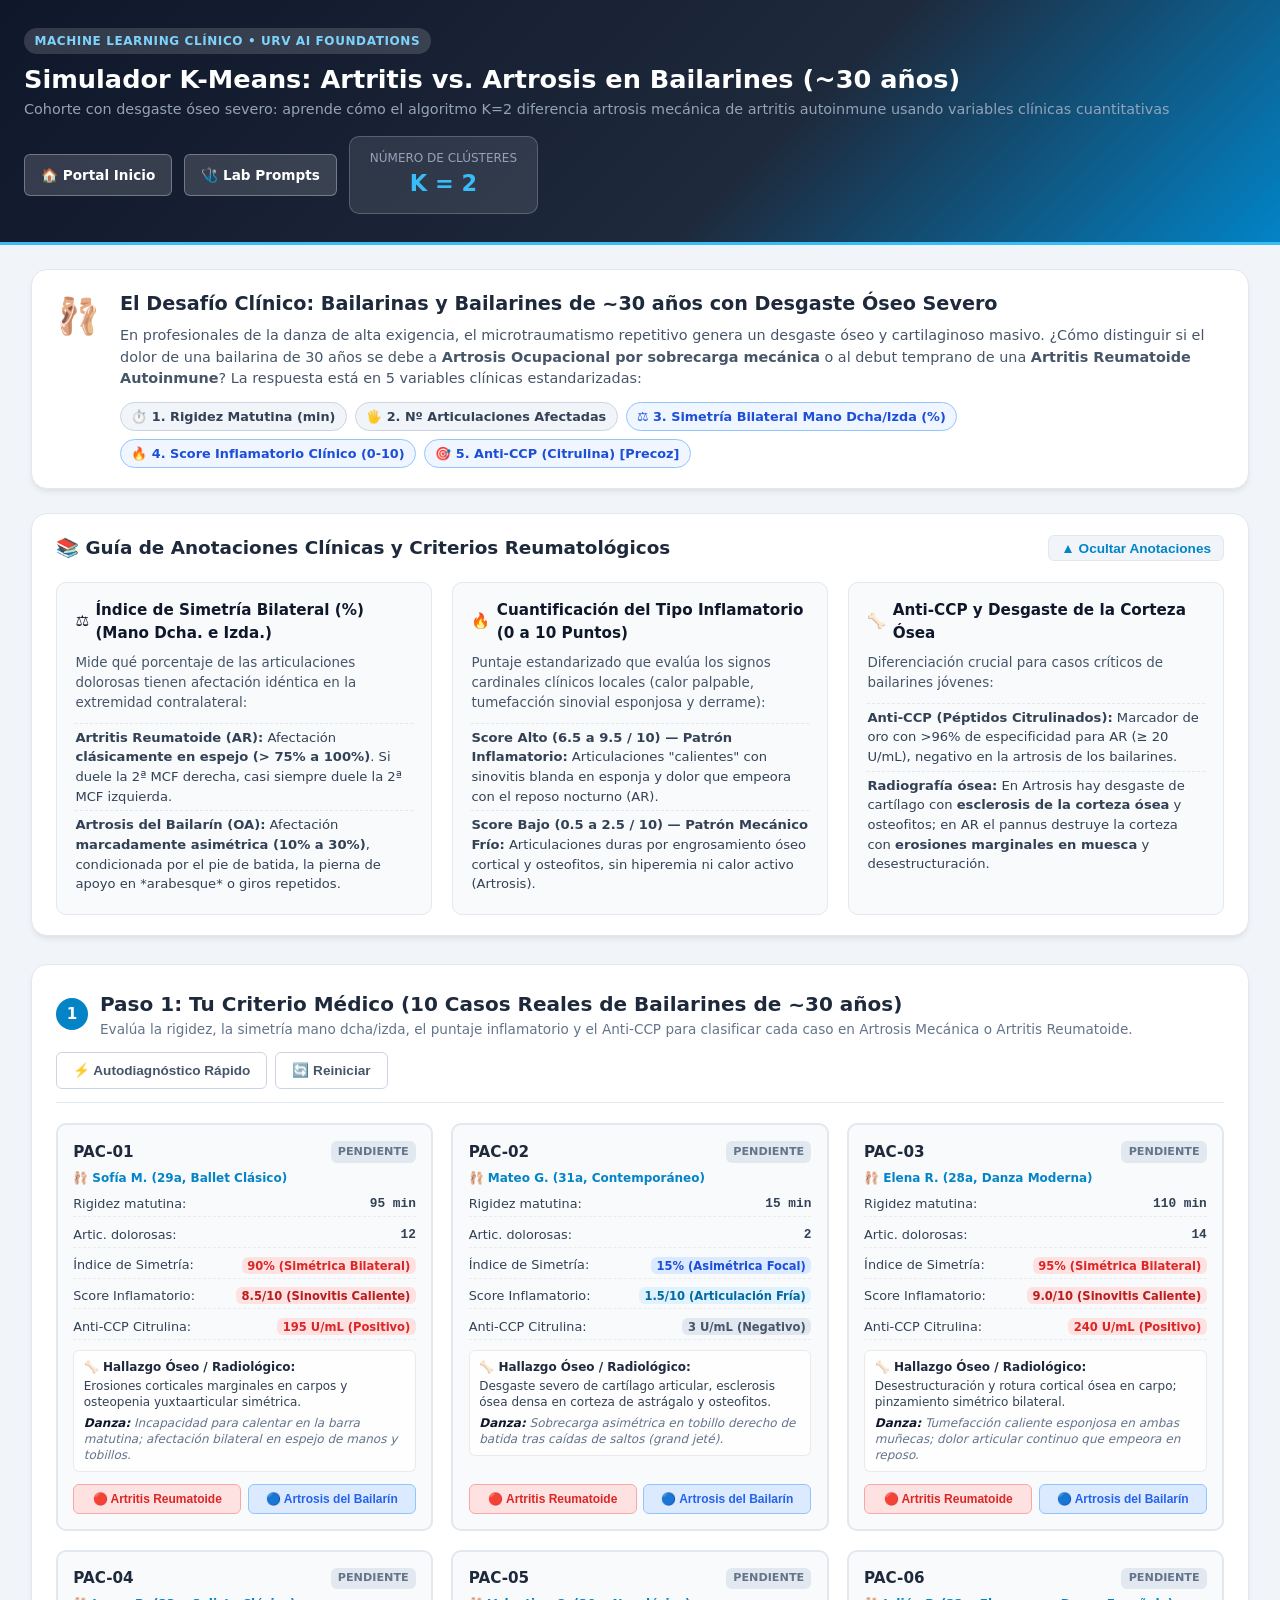
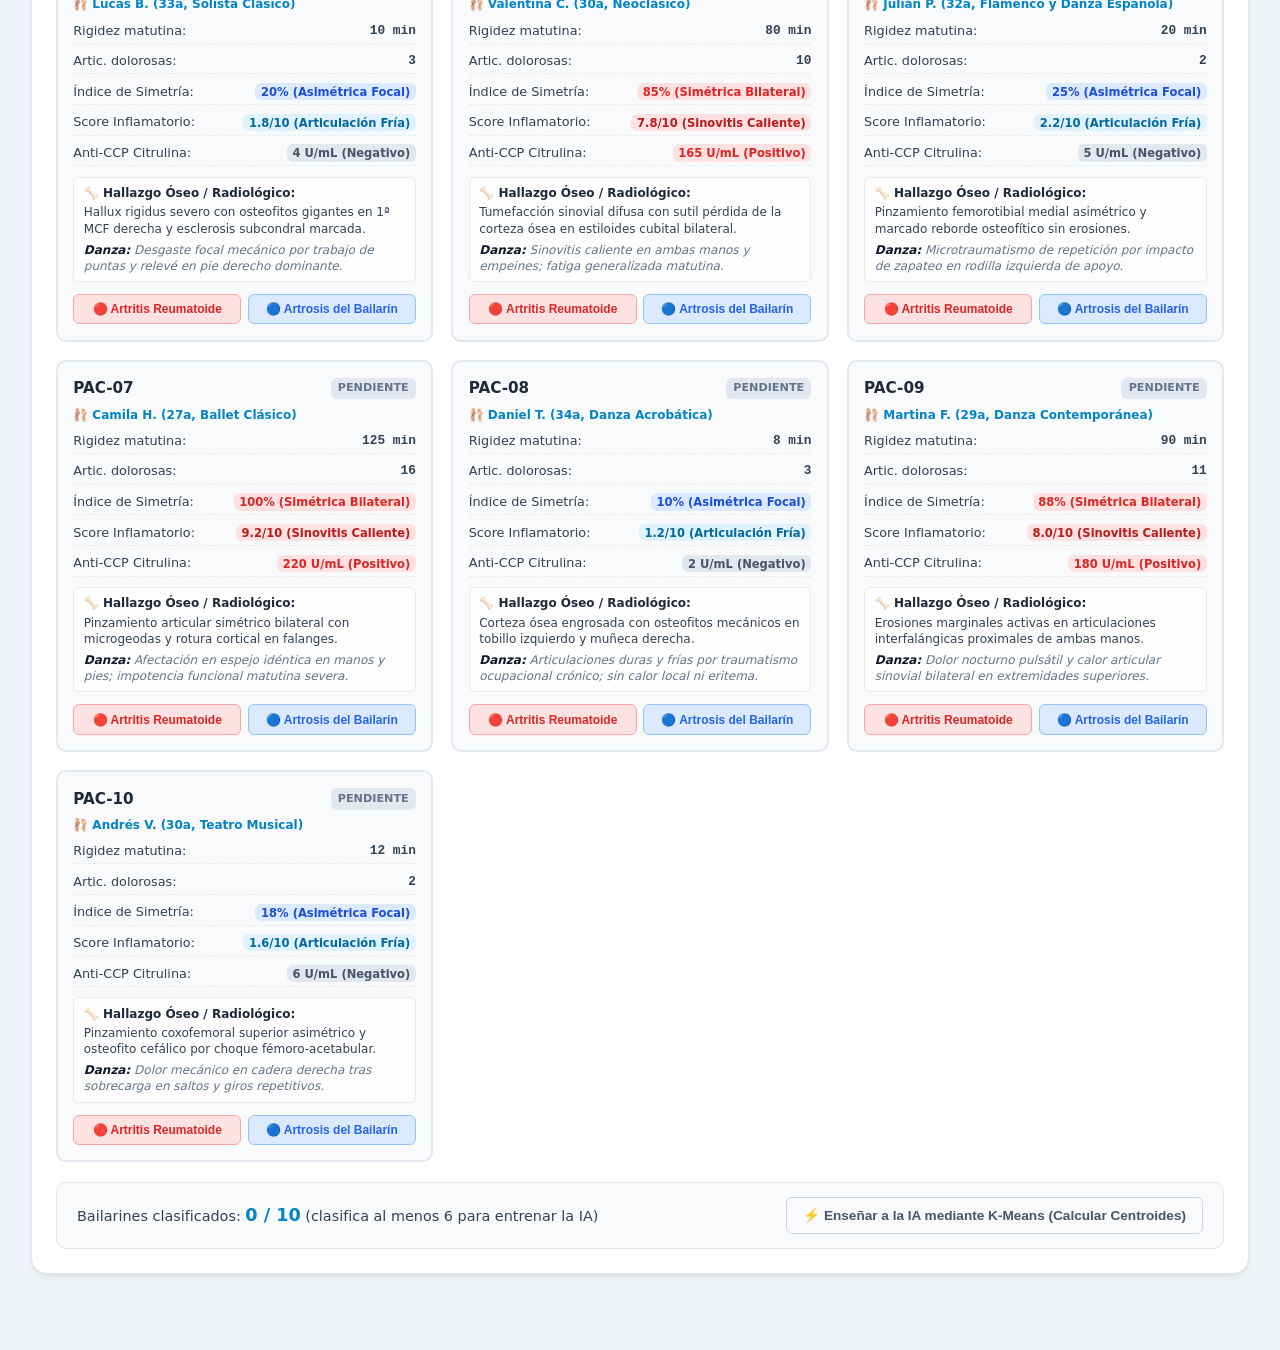
==== commit d901c5d5: "Estandarizar clinica en bailarines (~30a): rigidez, artic, simetria bilateral %, score inflamatorio " ====
--- a/aplicativo_kmeans/index.html
+++ b/aplicativo_kmeans/index.html
@@ -3,7 +3,7 @@
 <head>
   <meta charset="UTF-8">
   <meta name="viewport" content="width=device-width, initial-scale=1.0">
-  <title>K-Means en Reumatología | Artritis vs. Artrosis</title>
+  <title>K-Means en Reumatología | Bailarines: Artrosis vs. Artritis</title>
   <link rel="stylesheet" href="styles.css">
 </head>
 <body>
@@ -13,8 +13,8 @@
     <div class="header-inner">
       <div>
         <div class="badge-tag">Machine Learning Clínico • URV AI Foundations</div>
-        <h1>Simulador K-Means en Reumatología Avanzado</h1>
-        <p>Aprende cómo un algoritmo de agrupamiento replica el juicio clínico usando variables clínicas, analíticas (Anti-CCP), radiografía y densitometría (T-score)</p>
+        <h1>Simulador K-Means: Artritis vs. Artrosis en Bailarines (~30 años)</h1>
+        <p>Cohorte con desgaste óseo severo: aprende cómo el algoritmo K=2 diferencia artrosis mecánica de artritis autoinmune usando variables clínicas cuantitativas</p>
       </div>
       <div style="display: flex; gap: 0.75rem; align-items: center; flex-wrap: wrap;">
         <a href="../index.html" class="btn btn-outline" style="background:rgba(255,255,255,0.15); color:white; border-color:rgba(255,255,255,0.3); text-decoration:none;" title="Volver al Portal Principal">
@@ -35,19 +35,18 @@
 
     <!-- Banner Pedagógico de Introducción -->
     <section class="intro-banner">
-      <div class="intro-icon">🩺</div>
+      <div class="intro-icon">🩰</div>
       <div class="intro-text">
-        <h2>Diferenciación Reumatológica: Artritis Reumatoide (AR) vs. Artrosis / Osteoartritis (OA)</h2>
+        <h2>El Desafío Clínico: Bailarinas y Bailarines de ~30 años con Desgaste Óseo Severo</h2>
         <p>
-          Para diferenciar un <strong>patrón inflamatorio sistémico (Artritis Reumatoide)</strong> de un <strong>patrón mecánico/degenerativo (Artrosis)</strong>, la reumatología moderna combina parámetros clínicos, marcadores inmunológicos de alta especificidad, radiografía articular y densitometría ósea:
+          En profesionales de la danza de alta exigencia, el microtraumatismo repetitivo genera un desgaste óseo y cartilaginoso masivo. ¿Cómo distinguir si el dolor de una bailarina de 30 años se debe a <strong>Artrosis Ocupacional por sobrecarga mecánica</strong> o al debut temprano de una <strong>Artritis Reumatoide Autoinmune</strong>? La respuesta está en 5 variables clínicas estandarizadas:
         </p>
         <div class="vars-pill-row">
-          <span class="var-pill">⏱️ 1. Rigidez Matutina</span>
-          <span class="var-pill">🧪 2. PCR en Sangre</span>
-          <span class="var-pill">🖐️ 3. Articulaciones Afectadas</span>
-          <span class="var-pill highlight-pill">🎯 4. Anti-CCP (Citrulina) [Precoz]</span>
-          <span class="var-pill highlight-pill">🦴 5. Rx: Desgaste vs. Erosión Cortical</span>
-          <span class="var-pill highlight-pill">📉 6. DEXA: T-Score ≤ -2.5</span>
+          <span class="var-pill">⏱️ 1. Rigidez Matutina (min)</span>
+          <span class="var-pill">🖐️ 2. Nº Articulaciones Afectadas</span>
+          <span class="var-pill highlight-pill">⚖️ 3. Simetría Bilateral Mano Dcha/Izda (%)</span>
+          <span class="var-pill highlight-pill">🔥 4. Score Inflamatorio Clínico (0-10)</span>
+          <span class="var-pill highlight-pill">🎯 5. Anti-CCP (Citrulina) [Precoz]</span>
         </div>
       </div>
     </section>
@@ -62,66 +61,63 @@
       </div>
 
       <div class="ref-grid" id="clinicalNotesGrid">
-        <!-- Tarjeta 1: Anti-CCP -->
+        <!-- Tarjeta 1: Simetría Cuantitativa -->
         <div class="ref-card">
           <h4>
-            <span>🎯</span>
-            <strong>Anticuerpos Anti-CCP (Péptidos Citrulinados)</strong>
+            <span>⚖️</span>
+            <strong>Índice de Simetría Bilateral (%) (Mano Dcha. e Izda.)</strong>
           </h4>
           <p>
-            Son el biomarcador serológico de referencia por su <strong>altísima especificidad (>96% - 98%)</strong> para Artritis Reumatoide y su rol clave en el <strong>diagnóstico precoz</strong>:
+            Mide qué porcentaje de las articulaciones dolorosas tienen afectación idéntica en la extremidad contralateral:
           </p>
           <ul class="ref-bullets">
-            <li><strong>Aparición temprana:</strong> Se positivizan meses o años antes de que aparezcan las lesiones óseas visibles.</li>
-            <li><strong>Valor normal:</strong> &lt; 20 U/mL (Negativo).</li>
-            <li><strong>Artritis Reumatoide:</strong> Títulos elevados (&gt; 50 - 250+ U/mL).</li>
-            <li><strong>Artrosis:</strong> Siempre negativos (&lt; 20 U/mL), al no tener base autoinmune.</li>
+            <li><strong>Artritis Reumatoide (AR):</strong> Afectación <strong>clásicamente en espejo (> 75% a 100%)</strong>. Si duele la 2ª MCF derecha, casi siempre duele la 2ª MCF izquierda.</li>
+            <li><strong>Artrosis del Bailarín (OA):</strong> Afectación <strong>marcadamente asimétrica (10% a 30%)</strong>, condicionada por el pie de batida, la pierna de apoyo en *arabesque* o giros repetidos.</li>
           </ul>
         </div>
 
-        <!-- Tarjeta 2: Radiografía Ósea y Corteza -->
+        <!-- Tarjeta 2: Score Inflamatorio Clínico -->
+        <div class="ref-card">
+          <h4>
+            <span>🔥</span>
+            <strong>Cuantificación del Tipo Inflamatorio (0 a 10 Puntos)</strong>
+          </h4>
+          <p>
+            Puntaje estandarizado que evalúa los signos cardinales clínicos locales (calor palpable, tumefacción sinovial esponjosa y derrame):
+          </p>
+          <ul class="ref-bullets">
+            <li><strong>Score Alto (6.5 a 9.5 / 10) — Patrón Inflamatorio:</strong> Articulaciones "calientes" con sinovitis blanda en esponja y dolor que empeora con el reposo nocturno (AR).</li>
+            <li><strong>Score Bajo (0.5 a 2.5 / 10) — Patrón Mecánico Frío:</strong> Articulaciones duras por engrosamiento óseo cortical y osteofitos, sin hiperemia ni calor activo (Artrosis).</li>
+          </ul>
+        </div>
+
+        <!-- Tarjeta 3: Anti-CCP y Desgaste Óseo en Danza -->
         <div class="ref-card">
           <h4>
             <span>🦴</span>
-            <strong>Radiografía: Desgaste vs. Erosión y Rotura Cortical</strong>
+            <strong>Anti-CCP y Desgaste de la Corteza Ósea</strong>
           </h4>
           <p>
-            La imagen ósea refleja los dos mecanismos fisiopatológicos opuestos:
+            Diferenciación crucial para casos críticos de bailarines jóvenes:
           </p>
           <ul class="ref-bullets">
-            <li><strong>Artrosis (Desgaste Mecánico):</strong> Pérdida del cartílago articular, <strong>esclerosis ósea subcondral</strong> (la corteza ósea se engruesa y compacta por la fricción), <strong>osteofitos</strong> ("picos de loro") y pinzamiento articular asimétrico. No hay rotura destructiva.</li>
-            <li><strong>Artritis Reumatoide (Inflamación Activa):</strong> El pannus sinovial destruye la corteza del hueso causando <strong>erosiones marginales</strong> ("mordeduras corticales"), osteopenia yuxtaarticular y articulaciones desestructuradas y desviadas.</li>
+            <li><strong>Anti-CCP (Péptidos Citrulinados):</strong> Marcador de oro con >96% de especificidad para AR (&ge; 20 U/mL), negativo en la artrosis de los bailarines.</li>
+            <li><strong>Radiografía ósea:</strong> En Artrosis hay desgaste de cartílago con <strong>esclerosis de la corteza ósea</strong> y osteofitos; en AR el pannus destruye la corteza con <strong>erosiones marginales en muesca</strong> y desestructuración.</li>
           </ul>
         </div>
-
-        <!-- Tarjeta 3: Densitometría Ósea (DEXA) y Parámetro -2.5 -->
-        <div class="ref-card">
-          <h4>
-            <span>📉</span>
-            <strong>Densitometría Ósea DEXA: Parámetro T-Score ≤ -2.5</strong>
-          </h4>
-          <p>
-            La densitometría se evalúa principalmente en el <strong>cuello del fémur</strong> y la <strong>columna lumbar (L1-L4)</strong>:
-          </p>
-          <ul class="ref-bullets">
-            <li><strong>Criterio diagnóstico OMS:</strong> Un <strong>T-score ≤ -2.5 Desviaciones Estándar</strong> define formalmente <strong>OSTEOPOROSIS</strong>.</li>
-            <li><strong>Artritis Reumatoide:</strong> Riesgo muy elevado de osteoporosis precoz (T-score típicamente ≤ -2.5) debido a las citoquinas inflamatorias (TNF-α, IL-6) y al uso frecuente de corticoides.</li>
-            <li><strong>Artrosis:</strong> Masa ósea generalmente normal o con osteopenia moderada; en columna lumbar el T-score puede incluso estar falsamente elevado por los osteofitos y la esclerosis ósea.</li>
-          </ul>
-        </div>
-      </div>
-    </section>
-
-    <!-- ================================================================= -->
-    <!-- PASO 1: EL JUICIO CLÍNICO DE MARÍA JOSÉ (10 PACIENTES) -->
+      </div>
+    </section>
+
+    <!-- ================================================================= -->
+    <!-- PASO 1: EL JUICIO CLÍNICO DE MARÍA JOSÉ (10 BAILARINES) -->
     <!-- ================================================================= -->
     <section class="step-card" id="stepClassification">
       <div class="step-header">
         <div class="step-title-area">
           <div class="step-number">1</div>
           <div>
-            <h3>Paso 1: Tu Criterio Médico (10 Pacientes con Datos Analíticos y Radiológicos)</h3>
-            <p class="step-subtitle">Revisa los síntomas, la analítica de Anti-CCP, la radiografía ósea y la densitometría de cada paciente para emitir tu diagnóstico.</p>
+            <h3>Paso 1: Tu Criterio Médico (10 Casos Reales de Bailarines de ~30 años)</h3>
+            <p class="step-subtitle">Evalúa la rigidez, la simetría mano dcha/izda, el puntaje inflamatorio y el Anti-CCP para clasificar cada caso en Artrosis Mecánica o Artritis Reumatoide.</p>
           </div>
         </div>
 
@@ -143,7 +139,7 @@
       <!-- Barra Inferior de Estado -->
       <div class="classification-status-bar">
         <div class="status-counter">
-          Pacientes clasificados: <strong id="classifiedCount">0 / 10</strong> (clasifica al menos 6 para entrenar la IA)
+          Bailarines clasificados: <strong id="classifiedCount">0 / 10</strong> (clasifica al menos 6 para entrenar la IA)
         </div>
         <button class="btn btn-primary" id="btnTrainKMeans" onclick="calculateKMeans(true)" disabled>
           ⚡ Enseñar a la IA mediante K-Means (Calcular Centroides)
@@ -160,7 +156,7 @@
           <div class="step-number">2</div>
           <div>
             <h3>Paso 2: ¿Qué Aprendió la IA? Los Centroides Matemáticos</h3>
-            <p class="step-subtitle">La IA promedió tus decisiones para definir los dos perfiles centroides con todas sus variables analíticas y óseas.</p>
+            <p class="step-subtitle">La IA calculó el promedio multidimensional de tus decisiones, definiendo los dos polos clínicos en la danza.</p>
           </div>
         </div>
       </div>
@@ -170,73 +166,73 @@
         <div class="centroids-panel">
           <div class="centroid-card ar-cluster">
             <h4>🔴 Centroide Artritis Reumatoide (μ₁)</h4>
-            <div style="font-size:0.8rem; color:#b91c1c; font-weight:700;">Clúster Inflamatorio • <span id="arCount">5 pacientes</span></div>
+            <div style="font-size:0.8rem; color:#b91c1c; font-weight:700;">Clúster Inflamatorio Autoinmune • <span id="arCount">5 bailarines</span></div>
             <div class="centroid-metrics">
               <div>Rigidez Matutina media: <span class="val" id="arRigidez">--</span></div>
-              <div>PCR en sangre media: <span class="val" id="arPcr">--</span></div>
               <div>Articulaciones media: <span class="val" id="arArt">--</span></div>
+              <div>Simetría Bilateral media: <span class="val" id="arSimetria" style="color:#b91c1c;">--</span></div>
+              <div>Score Inflamatorio medio: <span class="val" id="arInflamacion" style="color:#b91c1c;">--</span></div>
               <div>Anti-CCP Citrulina media: <span class="val" id="arAnticcp" style="color:#b91c1c;">--</span></div>
-              <div>DEXA T-score medio: <span class="val" id="arTscore" style="color:#b91c1c;">--</span></div>
             </div>
             <div style="font-size:0.75rem; color:#7f1d1d; margin-top:0.4rem; padding-top:0.4rem; border-top:1px dashed #fca5a5;">
-              <strong>Patrón radiológico asociado:</strong> Erosión cortical marginal activa, osteopenia periarticular y desestructuración articular.
+              <strong>Patrón radiológico/óseo:</strong> Erosiones marginales corticales, rotura destructiva y osteopenia yuxtaarticular en manos y pies.
             </div>
           </div>
 
           <div class="centroid-card oa-cluster">
-            <h4>🔵 Centroide Artrosis / Osteoartritis (μ₂)</h4>
-            <div style="font-size:0.8rem; color:#1d4ed8; font-weight:700;">Clúster Mecánico/Degenerativo • <span id="oaCount">5 pacientes</span></div>
+            <h4>🔵 Centroide Artrosis del Bailarín (μ₂)</h4>
+            <div style="font-size:0.8rem; color:#1d4ed8; font-weight:700;">Clúster Mecánico Ocupacional • <span id="oaCount">5 bailarines</span></div>
             <div class="centroid-metrics">
               <div>Rigidez Matutina media: <span class="val" id="oaRigidez">--</span></div>
-              <div>PCR en sangre media: <span class="val" id="oaPcr">--</span></div>
               <div>Articulaciones media: <span class="val" id="oaArt">--</span></div>
+              <div>Simetría Bilateral media: <span class="val" id="oaSimetria" style="color:#1d4ed8;">--</span></div>
+              <div>Score Inflamatorio medio: <span class="val" id="oaInflamacion" style="color:#1d4ed8;">--</span></div>
               <div>Anti-CCP Citrulina media: <span class="val" id="oaAnticcp" style="color:#1d4ed8;">--</span></div>
-              <div>DEXA T-score medio: <span class="val" id="oaTscore" style="color:#1d4ed8;">--</span></div>
             </div>
             <div style="font-size:0.75rem; color:#1e3a8a; margin-top:0.4rem; padding-top:0.4rem; border-top:1px dashed #93c5fd;">
-              <strong>Patrón radiológico asociado:</strong> Desgaste de cartílago, esclerosis cortical subcondral densa y osteofitos sin osteopenia.
+              <strong>Patrón radiológico/óseo:</strong> Desgaste severo de cartílago articular, esclerosis ósea densa de la corteza y osteofitos en articulaciones de carga.
             </div>
           </div>
 
           <div style="background:#f8fafc; border:1px solid #e2e8f0; border-radius:var(--radius-sm); padding:0.75rem; font-size:0.82rem; color:#475569;">
-            💡 <strong>Principio K-Means:</strong> El algoritmo ubica cada centroide en el centro geométrico de los pacientes diagnosticados por María José, midiendo la distancia vectorial a ambos polos.
+            💡 <strong>Principio K-Means:</strong> El algoritmo ubica cada centroide en el centro de gravedad de las 5 variables normalizadas para cada grupo de bailarines diagnosticados por María José.
           </div>
         </div>
 
         <!-- Gráfico de Dispersión Interactivo -->
         <div class="canvas-container">
           <div class="canvas-header">
-            <h4>Proyecciones 2D del Espacio Clínico</h4>
+            <h4>Proyecciones 2D del Espacio Clínico en Danza</h4>
             <div class="axis-selector">
-              <button class="axis-btn active" data-axis="anticcp_pcr" onclick="setProjection('anticcp_pcr')">Anti-CCP vs PCR</button>
-              <button class="axis-btn" data-axis="rigidez_pcr" onclick="setProjection('rigidez_pcr')">Rigidez vs PCR</button>
-              <button class="axis-btn" data-axis="rigidez_anticcp" onclick="setProjection('rigidez_anticcp')">Rigidez vs Anti-CCP</button>
-              <button class="axis-btn" data-axis="tscore_pcr" onclick="setProjection('tscore_pcr')">T-Score vs PCR</button>
-              <button class="axis-btn" data-axis="rigidez_art" onclick="setProjection('rigidez_art')">Rigidez vs Artic.</button>
+              <button class="axis-btn active" data-axis="simetria_inflamacion" onclick="setProjection('simetria_inflamacion')">Simetría vs Inflamación</button>
+              <button class="axis-btn" data-axis="rigidez_simetria" onclick="setProjection('rigidez_simetria')">Rigidez vs Simetría</button>
+              <button class="axis-btn" data-axis="anticcp_inflamacion" onclick="setProjection('anticcp_inflamacion')">Anti-CCP vs Inflamación</button>
+              <button class="axis-btn" data-axis="rigidez_inflamacion" onclick="setProjection('rigidez_inflamacion')">Rigidez vs Inflamación</button>
+              <button class="axis-btn" data-axis="articulaciones_simetria" onclick="setProjection('articulaciones_simetria')">Artic. vs Simetría</button>
             </div>
           </div>
 
           <canvas id="scatterCanvas"></canvas>
 
           <div class="canvas-legend">
-            <span class="legend-item"><span class="legend-dot ar"></span> Artritis (AR)</span>
-            <span class="legend-item"><span class="legend-dot oa"></span> Artrosis (OA)</span>
-            <span class="legend-item"><span class="legend-dot new"></span> Paciente Nuevo</span>
-          </div>
-        </div>
-      </div>
-    </section>
-
-    <!-- ================================================================= -->
-    <!-- PASO 3: ¡LA SORPRESA! PACIENTE NUEVO CON PARÁMETROS COMPLETOS -->
+            <span class="legend-item"><span class="legend-dot ar"></span> Artritis Reumatoide</span>
+            <span class="legend-item"><span class="legend-dot oa"></span> Artrosis del Bailarín</span>
+            <span class="legend-item"><span class="legend-dot new"></span> Bailarín/a Nuevo</span>
+          </div>
+        </div>
+      </div>
+    </section>
+
+    <!-- ================================================================= -->
+    <!-- PASO 3: ¡LA SORPRESA! BAILARÍN NUEVO ALEATORIO -->
     <!-- ================================================================= -->
     <section class="step-card" id="stepSurprise" style="display: none;">
       <div class="step-header">
         <div class="step-title-area">
           <div class="step-number">3</div>
           <div>
-            <h3>Paso 3: ¡La Sorpresa! Pon a Prueba a la IA con un Paciente Nuevo</h3>
-            <p class="step-subtitle">Introduce o genera medidas aleatorias (incluyendo Anti-CCP, Radiografía y Densitometría) y observa cómo la IA replica tu juicio clínico.</p>
+            <h3>Paso 3: ¡La Sorpresa! Pon a Prueba a la IA con un Caso Inédito</h3>
+            <p class="step-subtitle">Introduce o genera medidas aleatorias para un/a nuevo/a bailarín/a y comprueba cómo la IA clasifica con precisión su desgaste óseo.</p>
           </div>
         </div>
       </div>
@@ -246,66 +242,68 @@
           
           <!-- Controles del Paciente Nuevo -->
           <div class="new-patient-input-box">
-            <h4 style="margin-bottom:0.75rem; font-size:1rem; color:#1e293b;">Parámetros del Paciente Inédito:</h4>
+            <h4 style="margin-bottom:0.75rem; font-size:1rem; color:#1e293b;">Parámetros Clínicos del/la Bailarín/a:</h4>
 
             <div class="input-slider-group">
               <label>
                 <span>Rigidez Matutina:</span>
-                <span class="slider-val" id="valRigidez">85 min</span>
-              </label>
-              <input type="range" id="sliderRigidez" class="slider-input" min="0" max="150" value="85" step="1">
+                <span class="slider-val" id="valRigidez">90 min</span>
+              </label>
+              <input type="range" id="sliderRigidez" class="slider-input" min="0" max="150" value="90" step="1">
             </div>
 
             <div class="input-slider-group">
               <label>
-                <span>PCR en Sangre:</span>
-                <span class="slider-val" id="valPcr">42.0 mg/L</span>
-              </label>
-              <input type="range" id="sliderPcr" class="slider-input" min="0" max="80" value="42" step="0.5">
-            </div>
-
-            <div class="input-slider-group">
-              <label>
-                <span>Articulaciones Dolorosas:</span>
-                <span class="slider-val" id="valArt">10</span>
-              </label>
-              <input type="range" id="sliderArt" class="slider-input" min="0" max="20" value="10" step="1">
-            </div>
-
-            <!-- Nuevo parámetro: Anti-CCP -->
-            <div class="input-slider-group" style="background:#fff7ed; border:1px solid #ffedd5; padding:0.5rem; border-radius:var(--radius-sm);">
+                <span>Nº Articulaciones Afectadas:</span>
+                <span class="slider-val" id="valArt">12 artic.</span>
+              </label>
+              <input type="range" id="sliderArt" class="slider-input" min="0" max="20" value="12" step="1">
+            </div>
+
+            <!-- Parámetro Clave: Simetría Bilateral -->
+            <div class="input-slider-group" style="background:#eff6ff; border:1px solid #bfdbfe; padding:0.5rem; border-radius:var(--radius-sm);">
+              <label>
+                <span style="color:#1d4ed8;">⚖️ Simetría Bilateral Mano Dcha/Izda:</span>
+                <span class="slider-val" id="valSimetria">90% (Simétrica Bilateral)</span>
+              </label>
+              <input type="range" id="sliderSimetria" class="slider-input" min="0" max="100" value="90" step="1" style="accent-color:#2563eb;">
+              <div style="font-size:0.7rem; color:#1e40af;">≥ 75%: Típico en espejo de Artritis | &le; 35%: Asimétrica de carga en danza</div>
+            </div>
+
+            <!-- Parámetro Clave: Score Inflamatorio -->
+            <div class="input-slider-group" style="background:#fef2f2; border:1px solid #fecaca; padding:0.5rem; border-radius:var(--radius-sm); margin-top:0.5rem;">
+              <label>
+                <span style="color:#dc2626;">🔥 Score Inflamatorio Clínico:</span>
+                <span class="slider-val" id="valInflamacion">8.2 / 10 (Sinovitis Caliente)</span>
+              </label>
+              <input type="range" id="sliderInflamacion" class="slider-input" min="0" max="10" value="8.2" step="0.1" style="accent-color:#dc2626;">
+              <div style="font-size:0.7rem; color:#991b1b;">Evalúa calor local, tumefacción sinovial esponjosa y derrame activo</div>
+            </div>
+
+            <!-- Parámetro Anti-CCP -->
+            <div class="input-slider-group" style="background:#fff7ed; border:1px solid #ffedd5; padding:0.5rem; border-radius:var(--radius-sm); margin-top:0.5rem;">
               <label>
                 <span style="color:#c2410c;">🎯 Ac. Anti-CCP (Citrulina):</span>
-                <span class="slider-val" id="valAnticcp">170 U/mL (Positivo)</span>
-              </label>
-              <input type="range" id="sliderAnticcp" class="slider-input" min="0" max="300" value="170" step="1" style="accent-color:#ea580c;">
-              <div style="font-size:0.7rem; color:#9a3412;">Corte clínico de positividad: ≥ 20 U/mL (específico de AR)</div>
-            </div>
-
-            <!-- Nuevo parámetro: DEXA T-Score -->
-            <div class="input-slider-group" style="background:#f0fdf4; border:1px solid #dcfce7; padding:0.5rem; border-radius:var(--radius-sm); margin-top:0.5rem;">
-              <label>
-                <span style="color:#15803d;">📉 DEXA T-Score (Fémur/Columna):</span>
-                <span class="slider-val" id="valTscore">-2.7 DS (Osteoporosis ≤ -2.5)</span>
-              </label>
-              <input type="range" id="sliderTscore" class="slider-input" min="-4.0" max="1.0" value="-2.7" step="0.1" style="accent-color:#16a34a;">
-              <div style="font-size:0.7rem; color:#166534;">Umbral OMS: T-score ≤ -2.5 DS marca Osteoporosis</div>
-            </div>
-
-            <!-- Nuevo parámetro: Radiografía -->
+                <span class="slider-val" id="valAnticcp">175 U/mL (Positivo)</span>
+              </label>
+              <input type="range" id="sliderAnticcp" class="slider-input" min="0" max="300" value="175" step="1" style="accent-color:#ea580c;">
+              <div style="font-size:0.7rem; color:#9a3412;">Corte clínico de positividad: &ge; 20 U/mL (específico de AR)</div>
+            </div>
+
+            <!-- Radiografía Ósea -->
             <div class="input-slider-group" style="margin-top:0.6rem;">
               <label>
                 <span>🦴 Hallazgo Radiográfico:</span>
               </label>
               <select id="selectRxFinding" style="width:100%; padding:0.45rem; border-radius:var(--radius-sm); border:1px solid var(--border-color); font-size:0.8rem;">
-                <option value="ar">Erosiones óseas corticales + osteopenia yuxtaarticular (Patrón AR)</option>
-                <option value="oa">Desgaste de cartílago + esclerosis subcondral + osteofitos (Patrón Artrosis)</option>
+                <option value="ar">Erosiones óseas corticales + rotura y osteopenia yuxtaarticular (Patrón AR)</option>
+                <option value="oa">Desgaste severo de cartílago + esclerosis ósea densa + osteofitos (Patrón Artrosis)</option>
               </select>
             </div>
 
             <div class="new-patient-actions">
               <button class="btn btn-random" onclick="generateRandomPatient()">
-                🎲 Generar Paciente Aleatorio
+                🎲 Generar Caso de Bailarín Aleatorio
               </button>
               <button class="btn btn-outline" onclick="loadBorderlinePatient()">
                 ⚖️ Probar Caso Límite / Dudoso
@@ -320,13 +318,13 @@
             </div>
 
             <div class="verdict-badge ar" id="aiVerdictBadge">
-              🔴 Artritis Reumatoide (98.2%)
+              🔴 Artritis Reumatoide Autoinmune (98.2%)
             </div>
 
             <div class="probability-bar-wrapper">
               <div class="prob-labels">
                 <span id="probARText" style="color:var(--ar-color);">Artritis Reumatoide: 98.2%</span>
-                <span id="probOAText" style="color:var(--oa-color);">Artrosis: 1.8%</span>
+                <span id="probOAText" style="color:var(--oa-color);">Artrosis del Bailarín: 1.8%</span>
               </div>
               <div class="prob-bar-bg">
                 <div class="prob-bar-fill-ar" id="probBarFillAR" style="width: 98.2%;"></div>
@@ -334,12 +332,12 @@
             </div>
 
             <div class="distance-math-box" id="distMathText">
-              <!-- Calculado dinámicamente con detalles analíticos y óseos -->
+              <!-- Calculado dinámicamente -->
             </div>
 
             <div class="surprise-reveal-message">
               🎉 <strong>¡Magia del Aprendizaje Automático para María José!</strong><br>
-              Observa cómo la combinación de los <strong>Anti-CCP positivos</strong>, el <strong>T-score ≤ -2.5 en fémur/columna</strong> y las <strong>erosiones en la corteza ósea</strong> permitieron a la IA confirmar de forma matemática el patrón inflamatorio que tú misma le enseñaste con tus 10 decisiones.
+              A pesar de que todos los bailarines de la muestra presentan desgaste óseo severo por su profesión, la IA logró identificar si el caso corresponde a <strong>artrosis por impacto biomecánico</strong> (asimétrica, fría y Anti-CCP negativa) o a <strong>artritis reumatoide</strong> (simétrica en espejo, caliente y con rotura cortical). ¡El algoritmo replicó con exactitud tu criterio médico!
             </div>
           </div>
 
--- a/aplicativo_kmeans/styles.css
+++ b/aplicativo_kmeans/styles.css
@@ -388,6 +388,42 @@
 }
 
 /* Badges específicos clínicos */
+.badge-simetria-alta {
+  background: #fee2e2;
+  color: #dc2626;
+  font-weight: 800;
+  padding: 0.1rem 0.35rem;
+  border-radius: var(--radius-sm);
+  font-size: 0.72rem;
+}
+
+.badge-simetria-baja {
+  background: #dbeafe;
+  color: #1d4ed8;
+  font-weight: 700;
+  padding: 0.1rem 0.35rem;
+  border-radius: var(--radius-sm);
+  font-size: 0.72rem;
+}
+
+.badge-infla-alta {
+  background: #fee2e2;
+  color: #b91c1c;
+  font-weight: 800;
+  padding: 0.1rem 0.35rem;
+  border-radius: var(--radius-sm);
+  font-size: 0.72rem;
+}
+
+.badge-infla-baja {
+  background: #e0f2fe;
+  color: #0369a1;
+  font-weight: 700;
+  padding: 0.1rem 0.35rem;
+  border-radius: var(--radius-sm);
+  font-size: 0.72rem;
+}
+
 .badge-anticcp-pos {
   background: #fee2e2;
   color: #dc2626;
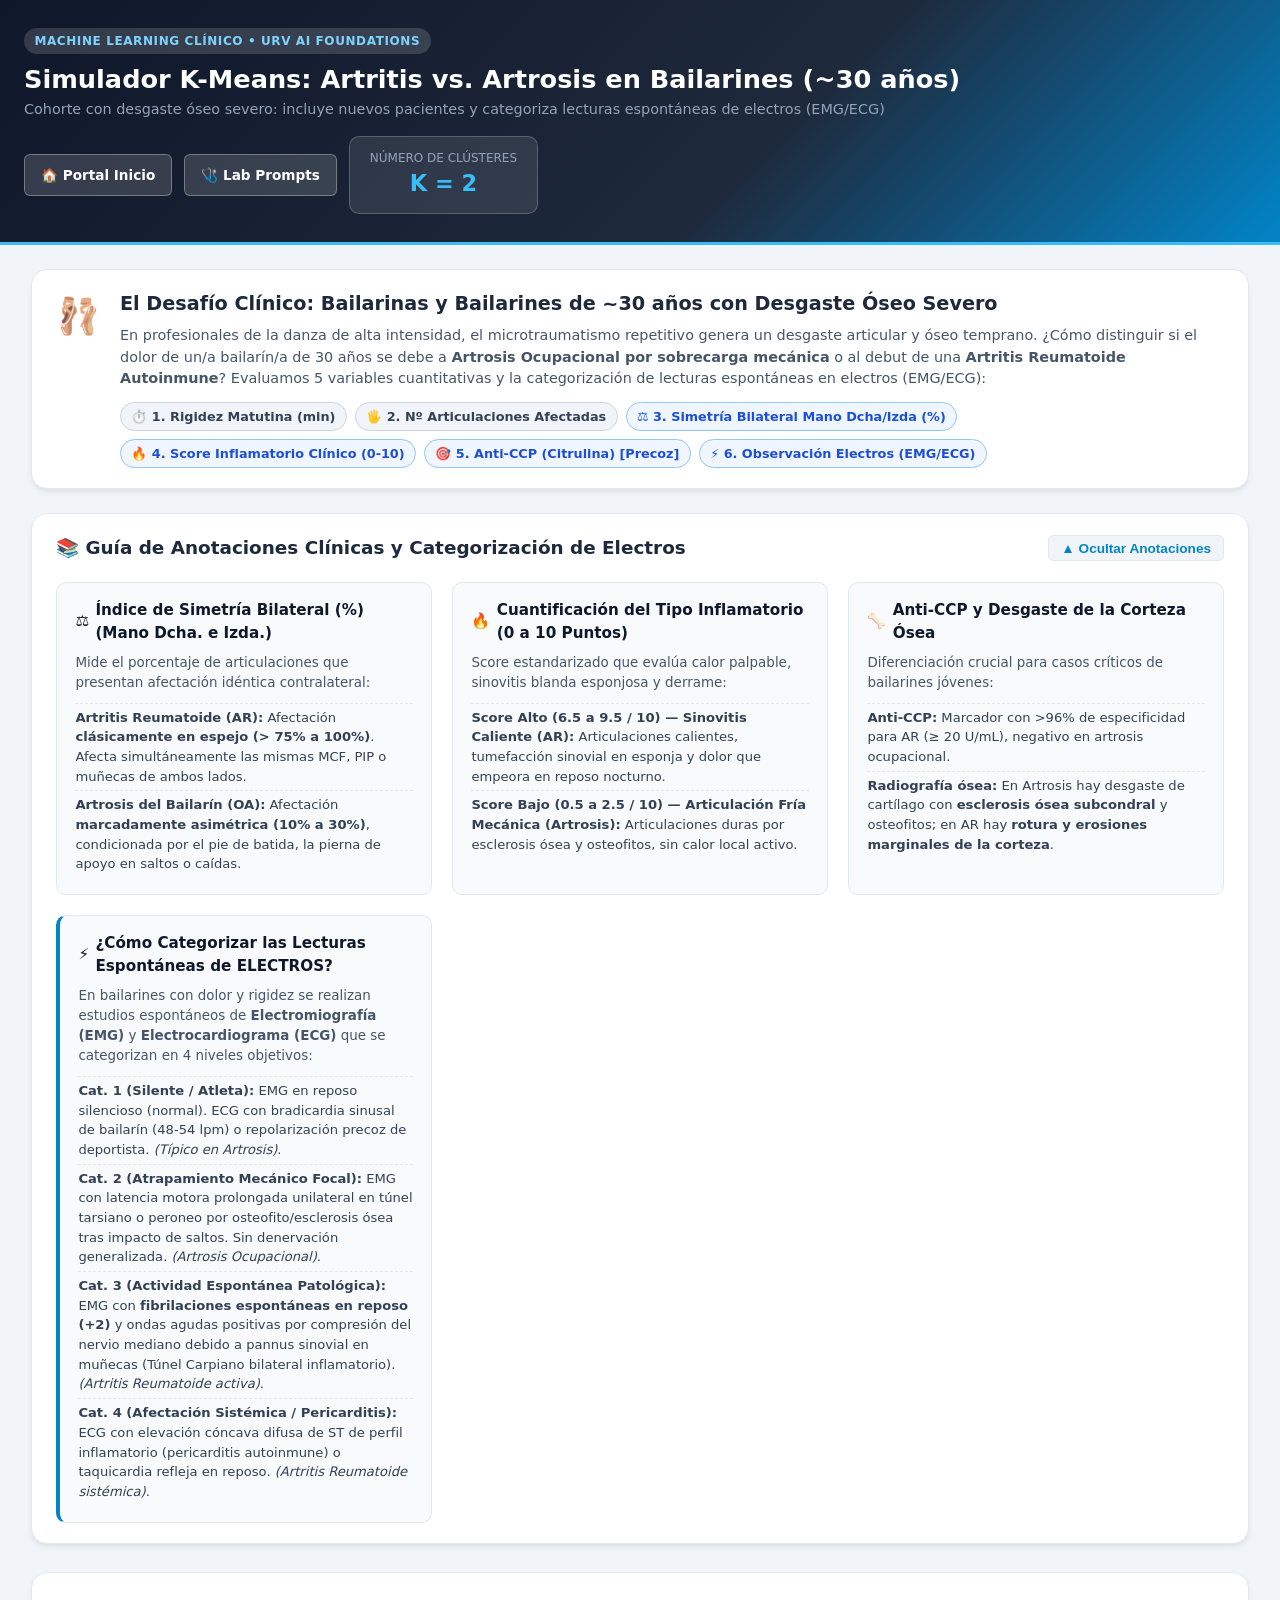
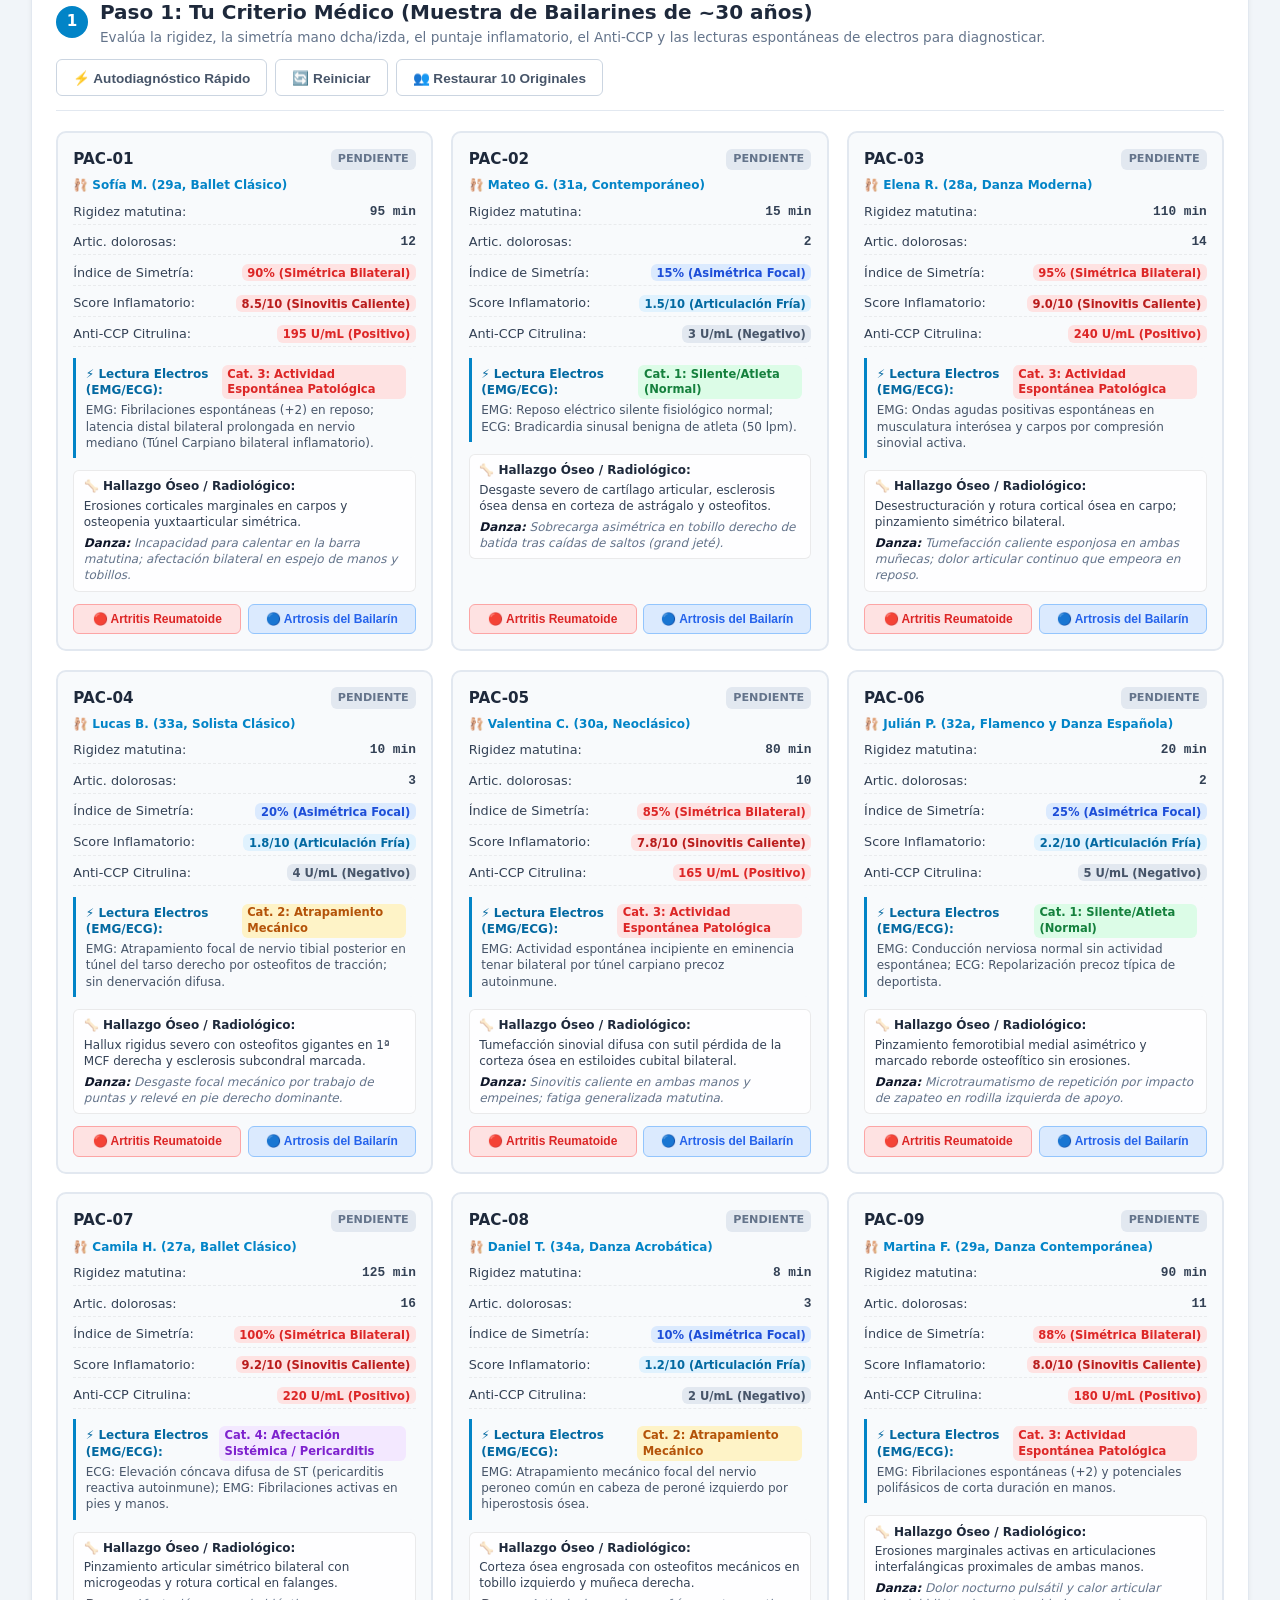
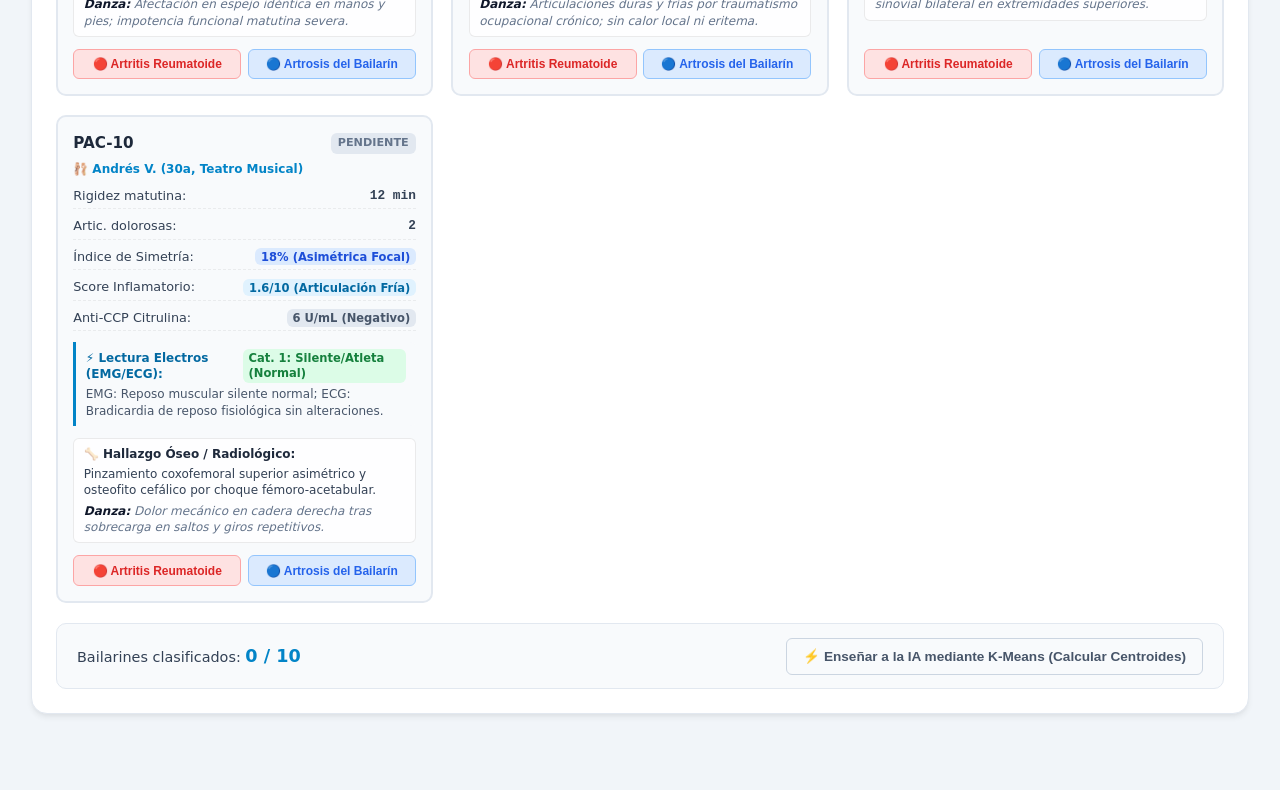
==== commit f3560aeb: "Permitir incluir nuevos pacientes en la cohorte y agregar categorizacion de electros (EMG/ECG)" ====
--- a/aplicativo_kmeans/index.html
+++ b/aplicativo_kmeans/index.html
@@ -14,7 +14,7 @@
       <div>
         <div class="badge-tag">Machine Learning Clínico • URV AI Foundations</div>
         <h1>Simulador K-Means: Artritis vs. Artrosis en Bailarines (~30 años)</h1>
-        <p>Cohorte con desgaste óseo severo: aprende cómo el algoritmo K=2 diferencia artrosis mecánica de artritis autoinmune usando variables clínicas cuantitativas</p>
+        <p>Cohorte con desgaste óseo severo: incluye nuevos pacientes y categoriza lecturas espontáneas de electros (EMG/ECG)</p>
       </div>
       <div style="display: flex; gap: 0.75rem; align-items: center; flex-wrap: wrap;">
         <a href="../index.html" class="btn btn-outline" style="background:rgba(255,255,255,0.15); color:white; border-color:rgba(255,255,255,0.3); text-decoration:none;" title="Volver al Portal Principal">
@@ -39,7 +39,7 @@
       <div class="intro-text">
         <h2>El Desafío Clínico: Bailarinas y Bailarines de ~30 años con Desgaste Óseo Severo</h2>
         <p>
-          En profesionales de la danza de alta exigencia, el microtraumatismo repetitivo genera un desgaste óseo y cartilaginoso masivo. ¿Cómo distinguir si el dolor de una bailarina de 30 años se debe a <strong>Artrosis Ocupacional por sobrecarga mecánica</strong> o al debut temprano de una <strong>Artritis Reumatoide Autoinmune</strong>? La respuesta está en 5 variables clínicas estandarizadas:
+          En profesionales de la danza de alta intensidad, el microtraumatismo repetitivo genera un desgaste articular y óseo temprano. ¿Cómo distinguir si el dolor de un/a bailarín/a de 30 años se debe a <strong>Artrosis Ocupacional por sobrecarga mecánica</strong> o al debut de una <strong>Artritis Reumatoide Autoinmune</strong>? Evaluamos 5 variables cuantitativas y la categorización de lecturas espontáneas en electros (EMG/ECG):
         </p>
         <div class="vars-pill-row">
           <span class="var-pill">⏱️ 1. Rigidez Matutina (min)</span>
@@ -47,6 +47,7 @@
           <span class="var-pill highlight-pill">⚖️ 3. Simetría Bilateral Mano Dcha/Izda (%)</span>
           <span class="var-pill highlight-pill">🔥 4. Score Inflamatorio Clínico (0-10)</span>
           <span class="var-pill highlight-pill">🎯 5. Anti-CCP (Citrulina) [Precoz]</span>
+          <span class="var-pill highlight-pill">⚡ 6. Observación Electros (EMG/ECG)</span>
         </div>
       </div>
     </section>
@@ -56,7 +57,7 @@
     <!-- ================================================================= -->
     <section class="clinical-reference-panel">
       <div class="reference-header" onclick="toggleClinicalNotes()">
-        <h3>📚 Guía de Anotaciones Clínicas y Criterios Reumatológicos</h3>
+        <h3>📚 Guía de Anotaciones Clínicas y Categorización de Electros</h3>
         <button class="reference-toggle-btn" id="btnToggleNotes">▲ Ocultar Anotaciones</button>
       </div>
 
@@ -68,11 +69,11 @@
             <strong>Índice de Simetría Bilateral (%) (Mano Dcha. e Izda.)</strong>
           </h4>
           <p>
-            Mide qué porcentaje de las articulaciones dolorosas tienen afectación idéntica en la extremidad contralateral:
+            Mide el porcentaje de articulaciones que presentan afectación idéntica contralateral:
           </p>
           <ul class="ref-bullets">
-            <li><strong>Artritis Reumatoide (AR):</strong> Afectación <strong>clásicamente en espejo (> 75% a 100%)</strong>. Si duele la 2ª MCF derecha, casi siempre duele la 2ª MCF izquierda.</li>
-            <li><strong>Artrosis del Bailarín (OA):</strong> Afectación <strong>marcadamente asimétrica (10% a 30%)</strong>, condicionada por el pie de batida, la pierna de apoyo en *arabesque* o giros repetidos.</li>
+            <li><strong>Artritis Reumatoide (AR):</strong> Afectación <strong>clásicamente en espejo (> 75% a 100%)</strong>. Afecta simultáneamente las mismas MCF, PIP o muñecas de ambos lados.</li>
+            <li><strong>Artrosis del Bailarín (OA):</strong> Afectación <strong>marcadamente asimétrica (10% a 30%)</strong>, condicionada por el pie de batida, la pierna de apoyo en saltos o caídas.</li>
           </ul>
         </div>
 
@@ -83,11 +84,11 @@
             <strong>Cuantificación del Tipo Inflamatorio (0 a 10 Puntos)</strong>
           </h4>
           <p>
-            Puntaje estandarizado que evalúa los signos cardinales clínicos locales (calor palpable, tumefacción sinovial esponjosa y derrame):
+            Score estandarizado que evalúa calor palpable, sinovitis blanda esponjosa y derrame:
           </p>
           <ul class="ref-bullets">
-            <li><strong>Score Alto (6.5 a 9.5 / 10) — Patrón Inflamatorio:</strong> Articulaciones "calientes" con sinovitis blanda en esponja y dolor que empeora con el reposo nocturno (AR).</li>
-            <li><strong>Score Bajo (0.5 a 2.5 / 10) — Patrón Mecánico Frío:</strong> Articulaciones duras por engrosamiento óseo cortical y osteofitos, sin hiperemia ni calor activo (Artrosis).</li>
+            <li><strong>Score Alto (6.5 a 9.5 / 10) — Sinovitis Caliente (AR):</strong> Articulaciones calientes, tumefacción sinovial en esponja y dolor que empeora en reposo nocturno.</li>
+            <li><strong>Score Bajo (0.5 a 2.5 / 10) — Articulación Fría Mecánica (Artrosis):</strong> Articulaciones duras por esclerosis ósea y osteofitos, sin calor local activo.</li>
           </ul>
         </div>
 
@@ -101,8 +102,25 @@
             Diferenciación crucial para casos críticos de bailarines jóvenes:
           </p>
           <ul class="ref-bullets">
-            <li><strong>Anti-CCP (Péptidos Citrulinados):</strong> Marcador de oro con >96% de especificidad para AR (&ge; 20 U/mL), negativo en la artrosis de los bailarines.</li>
-            <li><strong>Radiografía ósea:</strong> En Artrosis hay desgaste de cartílago con <strong>esclerosis de la corteza ósea</strong> y osteofitos; en AR el pannus destruye la corteza con <strong>erosiones marginales en muesca</strong> y desestructuración.</li>
+            <li><strong>Anti-CCP:</strong> Marcador con >96% de especificidad para AR (&ge; 20 U/mL), negativo en artrosis ocupacional.</li>
+            <li><strong>Radiografía ósea:</strong> En Artrosis hay desgaste de cartílago con <strong>esclerosis ósea subcondral</strong> y osteofitos; en AR hay <strong>rotura y erosiones marginales de la corteza</strong>.</li>
+          </ul>
+        </div>
+
+        <!-- Tarjeta 4: CATEGORIZACIÓN DE ELECTROS (EMG / ECG) -->
+        <div class="ref-card" style="border-left: 4px solid #0284c7;">
+          <h4>
+            <span>⚡</span>
+            <strong>¿Cómo Categorizar las Lecturas Espontáneas de ELECTROS?</strong>
+          </h4>
+          <p>
+            En bailarines con dolor y rigidez se realizan estudios espontáneos de <strong>Electromiografía (EMG)</strong> y <strong>Electrocardiograma (ECG)</strong> que se categorizan en 4 niveles objetivos:
+          </p>
+          <ul class="ref-bullets">
+            <li><strong>Cat. 1 (Silente / Atleta):</strong> EMG en reposo silencioso (normal). ECG con bradicardia sinusal de bailarín (48-54 lpm) o repolarización precoz de deportista. <em>(Típico en Artrosis)</em>.</li>
+            <li><strong>Cat. 2 (Atrapamiento Mecánico Focal):</strong> EMG con latencia motora prolongada unilateral en túnel tarsiano o peroneo por osteofito/esclerosis ósea tras impacto de saltos. Sin denervación generalizada. <em>(Artrosis Ocupacional)</em>.</li>
+            <li><strong>Cat. 3 (Actividad Espontánea Patológica):</strong> EMG con <strong>fibrilaciones espontáneas en reposo (+2)</strong> y ondas agudas positivas por compresión del nervio mediano debido a pannus sinovial en muñecas (Túnel Carpiano bilateral inflamatorio). <em>(Artritis Reumatoide activa)</em>.</li>
+            <li><strong>Cat. 4 (Afectación Sistémica / Pericarditis):</strong> ECG con elevación cóncava difusa de ST de perfil inflamatorio (pericarditis autoinmune) o taquicardia refleja en reposo. <em>(Artritis Reumatoide sistémica)</em>.</li>
           </ul>
         </div>
       </div>
@@ -116,22 +134,25 @@
         <div class="step-title-area">
           <div class="step-number">1</div>
           <div>
-            <h3>Paso 1: Tu Criterio Médico (10 Casos Reales de Bailarines de ~30 años)</h3>
-            <p class="step-subtitle">Evalúa la rigidez, la simetría mano dcha/izda, el puntaje inflamatorio y el Anti-CCP para clasificar cada caso en Artrosis Mecánica o Artritis Reumatoide.</p>
+            <h3>Paso 1: Tu Criterio Médico (Muestra de Bailarines de ~30 años)</h3>
+            <p class="step-subtitle">Evalúa la rigidez, la simetría mano dcha/izda, el puntaje inflamatorio, el Anti-CCP y las lecturas espontáneas de electros para diagnosticar.</p>
           </div>
         </div>
 
         <div class="step-controls">
-          <button class="btn btn-outline" onclick="autoDiagnoseAll()" title="Completar los 10 con criterio médico estándar">
+          <button class="btn btn-outline" onclick="autoDiagnoseAll()" title="Completar con criterio médico estándar">
             ⚡ Autodiagnóstico Rápido
           </button>
           <button class="btn btn-outline" onclick="resetAllDiagnoses()" title="Borrar selecciones">
             🔄 Reiniciar
           </button>
-        </div>
-      </div>
-
-      <!-- Cuadrícula con los 10 Pacientes -->
+          <button class="btn btn-outline" onclick="resetToInitialCohort()" title="Restaurar muestra de los 10 bailarines originales">
+            👥 Restaurar 10 Originales
+          </button>
+        </div>
+      </div>
+
+      <!-- Cuadrícula con los Pacientes -->
       <div class="patients-grid" id="patientsGrid">
         <!-- Generado dinámicamente vía app.js -->
       </div>
@@ -139,7 +160,7 @@
       <!-- Barra Inferior de Estado -->
       <div class="classification-status-bar">
         <div class="status-counter">
-          Bailarines clasificados: <strong id="classifiedCount">0 / 10</strong> (clasifica al menos 6 para entrenar la IA)
+          Bailarines clasificados: <strong id="classifiedCount">0 / 10</strong>
         </div>
         <button class="btn btn-primary" id="btnTrainKMeans" onclick="calculateKMeans(true)" disabled>
           ⚡ Enseñar a la IA mediante K-Means (Calcular Centroides)
@@ -175,7 +196,7 @@
               <div>Anti-CCP Citrulina media: <span class="val" id="arAnticcp" style="color:#b91c1c;">--</span></div>
             </div>
             <div style="font-size:0.75rem; color:#7f1d1d; margin-top:0.4rem; padding-top:0.4rem; border-top:1px dashed #fca5a5;">
-              <strong>Patrón radiológico/óseo:</strong> Erosiones marginales corticales, rotura destructiva y osteopenia yuxtaarticular en manos y pies.
+              <strong>Patrón electros / óseo:</strong> Actividad espontánea anormal en reposo (Cat. 3 - fibrilaciones / túnel carpiano bilateral) y rotura cortical articular.
             </div>
           </div>
 
@@ -190,7 +211,7 @@
               <div>Anti-CCP Citrulina media: <span class="val" id="oaAnticcp" style="color:#1d4ed8;">--</span></div>
             </div>
             <div style="font-size:0.75rem; color:#1e3a8a; margin-top:0.4rem; padding-top:0.4rem; border-top:1px dashed #93c5fd;">
-              <strong>Patrón radiológico/óseo:</strong> Desgaste severo de cartílago articular, esclerosis ósea densa de la corteza y osteofitos en articulaciones de carga.
+              <strong>Patrón electros / óseo:</strong> Silente o atrapamiento focal mecánico (Cat. 1 / 2), esclerosis cortical ósea densa y osteofitos de tracción en articulaciones de carga.
             </div>
           </div>
 
@@ -224,15 +245,15 @@
     </section>
 
     <!-- ================================================================= -->
-    <!-- PASO 3: ¡LA SORPRESA! BAILARÍN NUEVO ALEATORIO -->
+    <!-- PASO 3: ¡LA SORPRESA! BAILARÍN NUEVO E INCLUSIÓN EN LA MUESTRA -->
     <!-- ================================================================= -->
     <section class="step-card" id="stepSurprise" style="display: none;">
       <div class="step-header">
         <div class="step-title-area">
           <div class="step-number">3</div>
           <div>
-            <h3>Paso 3: ¡La Sorpresa! Pon a Prueba a la IA con un Caso Inédito</h3>
-            <p class="step-subtitle">Introduce o genera medidas aleatorias para un/a nuevo/a bailarín/a y comprueba cómo la IA clasifica con precisión su desgaste óseo.</p>
+            <h3>Paso 3: ¡La Sorpresa! Pon a Prueba a la IA e Incluye Nuevos Pacientes</h3>
+            <p class="step-subtitle">Introduce medidas aleatorias para un/a nuevo/a bailarín/a, comprueba cómo la IA clasifica su caso e <strong>inclúyelo/a directamente en la muestra clínica</strong>.</p>
           </div>
         </div>
       </div>
@@ -242,7 +263,7 @@
           
           <!-- Controles del Paciente Nuevo -->
           <div class="new-patient-input-box">
-            <h4 style="margin-bottom:0.75rem; font-size:1rem; color:#1e293b;">Parámetros Clínicos del/la Bailarín/a:</h4>
+            <h4 style="margin-bottom:0.75rem; font-size:1rem; color:#1e293b;">Parámetros Clínicos del/la Bailarín/a Inédito/a:</h4>
 
             <div class="input-slider-group">
               <label>
@@ -260,17 +281,17 @@
               <input type="range" id="sliderArt" class="slider-input" min="0" max="20" value="12" step="1">
             </div>
 
-            <!-- Parámetro Clave: Simetría Bilateral -->
+            <!-- Parámetro: Simetría Bilateral -->
             <div class="input-slider-group" style="background:#eff6ff; border:1px solid #bfdbfe; padding:0.5rem; border-radius:var(--radius-sm);">
               <label>
                 <span style="color:#1d4ed8;">⚖️ Simetría Bilateral Mano Dcha/Izda:</span>
                 <span class="slider-val" id="valSimetria">90% (Simétrica Bilateral)</span>
               </label>
               <input type="range" id="sliderSimetria" class="slider-input" min="0" max="100" value="90" step="1" style="accent-color:#2563eb;">
-              <div style="font-size:0.7rem; color:#1e40af;">≥ 75%: Típico en espejo de Artritis | &le; 35%: Asimétrica de carga en danza</div>
-            </div>
-
-            <!-- Parámetro Clave: Score Inflamatorio -->
+              <div style="font-size:0.7rem; color:#1e40af;">≥ 75%: En espejo de Artritis | &le; 35%: Asimétrica de carga en danza</div>
+            </div>
+
+            <!-- Parámetro: Score Inflamatorio -->
             <div class="input-slider-group" style="background:#fef2f2; border:1px solid #fecaca; padding:0.5rem; border-radius:var(--radius-sm); margin-top:0.5rem;">
               <label>
                 <span style="color:#dc2626;">🔥 Score Inflamatorio Clínico:</span>
@@ -280,7 +301,7 @@
               <div style="font-size:0.7rem; color:#991b1b;">Evalúa calor local, tumefacción sinovial esponjosa y derrame activo</div>
             </div>
 
-            <!-- Parámetro Anti-CCP -->
+            <!-- Parámetro: Anti-CCP -->
             <div class="input-slider-group" style="background:#fff7ed; border:1px solid #ffedd5; padding:0.5rem; border-radius:var(--radius-sm); margin-top:0.5rem;">
               <label>
                 <span style="color:#c2410c;">🎯 Ac. Anti-CCP (Citrulina):</span>
@@ -288,6 +309,19 @@
               </label>
               <input type="range" id="sliderAnticcp" class="slider-input" min="0" max="300" value="175" step="1" style="accent-color:#ea580c;">
               <div style="font-size:0.7rem; color:#9a3412;">Corte clínico de positividad: &ge; 20 U/mL (específico de AR)</div>
+            </div>
+
+            <!-- Parámetro: Lectura Espontánea de Electros (EMG/ECG) -->
+            <div class="input-slider-group" style="margin-top:0.6rem; background:#f0f9ff; border:1px solid #bae6fd; padding:0.5rem; border-radius:var(--radius-sm);">
+              <label>
+                <span style="color:#0369a1;">⚡ Lectura Espontánea de Electros (EMG/ECG):</span>
+              </label>
+              <select id="selectElectroFinding" style="width:100%; padding:0.45rem; border-radius:var(--radius-sm); border:1px solid var(--border-color); font-size:0.8rem;">
+                <option value="cat3">Cat. 3: Actividad Espontánea Patológica (EMG con fibrilaciones en reposo y túnel carpiano bilateral)</option>
+                <option value="cat1">Cat. 1: Silente / Atleta (Normal - EMG silente en reposo, ECG bradicardia de bailarín)</option>
+                <option value="cat2">Cat. 2: Atrapamiento Mecánico Focal (EMG con latencia en tobillo/tarso por osteofito de impacto)</option>
+                <option value="cat4">Cat. 4: Afectación Sistémica / Pericarditis (ECG con elevación cóncava de ST reactiva)</option>
+              </select>
             </div>
 
             <!-- Radiografía Ósea -->
@@ -303,10 +337,13 @@
 
             <div class="new-patient-actions">
               <button class="btn btn-random" onclick="generateRandomPatient()">
-                🎲 Generar Caso de Bailarín Aleatorio
+                🎲 Generar Caso Aleatorio
               </button>
               <button class="btn btn-outline" onclick="loadBorderlinePatient()">
-                ⚖️ Probar Caso Límite / Dudoso
+                ⚖️ Caso Límite / Dudoso
+              </button>
+              <button class="btn btn-success" onclick="addNewPatientToCohort()" style="width:100%; margin-top:0.5rem;" title="Añadir formalmente este nuevo paciente a la muestra">
+                ➕ Añadir este Bailarín/a a la Cohorte Oficial
               </button>
             </div>
           </div>
@@ -332,12 +369,12 @@
             </div>
 
             <div class="distance-math-box" id="distMathText">
-              <!-- Calculado dinámicamente -->
+              <!-- Calculado dinámicamente con detalles analíticos, de electros y de simetría -->
             </div>
 
             <div class="surprise-reveal-message">
               🎉 <strong>¡Magia del Aprendizaje Automático para María José!</strong><br>
-              A pesar de que todos los bailarines de la muestra presentan desgaste óseo severo por su profesión, la IA logró identificar si el caso corresponde a <strong>artrosis por impacto biomecánico</strong> (asimétrica, fría y Anti-CCP negativa) o a <strong>artritis reumatoide</strong> (simétrica en espejo, caliente y con rotura cortical). ¡El algoritmo replicó con exactitud tu criterio médico!
+              A pesar de que todos los bailarines de la muestra presentan desgaste óseo severo por su profesión, la IA logró identificar si el caso corresponde a <strong>artrosis por impacto biomecánico</strong> (asimétrica, fría y electros silentes o atrapamiento focal) o a <strong>artritis reumatoide</strong> (simétrica en espejo, caliente, con rotura cortical y actividad espontánea patológica en electros). ¡Pulsa el botón verde para integrarlo en la cuadrícula oficial!
             </div>
           </div>
 
--- a/aplicativo_kmeans/styles.css
+++ b/aplicativo_kmeans/styles.css
@@ -460,6 +460,54 @@
   font-size: 0.72rem;
 }
 
+/* Badges de Electros (EMG / ECG) */
+.badge-electro-normal {
+  background: #dcfce7;
+  color: #15803d;
+  font-weight: 700;
+  padding: 0.1rem 0.35rem;
+  border-radius: var(--radius-sm);
+  font-size: 0.72rem;
+}
+
+.badge-electro-atrap {
+  background: #fef3c7;
+  color: #b45309;
+  font-weight: 700;
+  padding: 0.1rem 0.35rem;
+  border-radius: var(--radius-sm);
+  font-size: 0.72rem;
+}
+
+.badge-electro-inflam {
+  background: #fee2e2;
+  color: #dc2626;
+  font-weight: 800;
+  padding: 0.1rem 0.35rem;
+  border-radius: var(--radius-sm);
+  font-size: 0.72rem;
+}
+
+.badge-electro-sistem {
+  background: #f3e8ff;
+  color: #7e22ce;
+  font-weight: 800;
+  padding: 0.1rem 0.35rem;
+  border-radius: var(--radius-sm);
+  font-size: 0.72rem;
+}
+
+.p-electro-box {
+  background: #f8fafc;
+  border-left: 3px solid #0284c7;
+  border-radius: 0 var(--radius-sm) var(--radius-sm) 0;
+  padding: 0.45rem 0.6rem;
+  font-size: 0.75rem;
+  color: #334155;
+  margin-bottom: 0.75rem;
+  line-height: 1.35;
+}
+
 .p-rx-box {
   background: rgba(255, 255, 255, 0.8);
   border: 1px solid rgba(0, 0, 0, 0.08);
